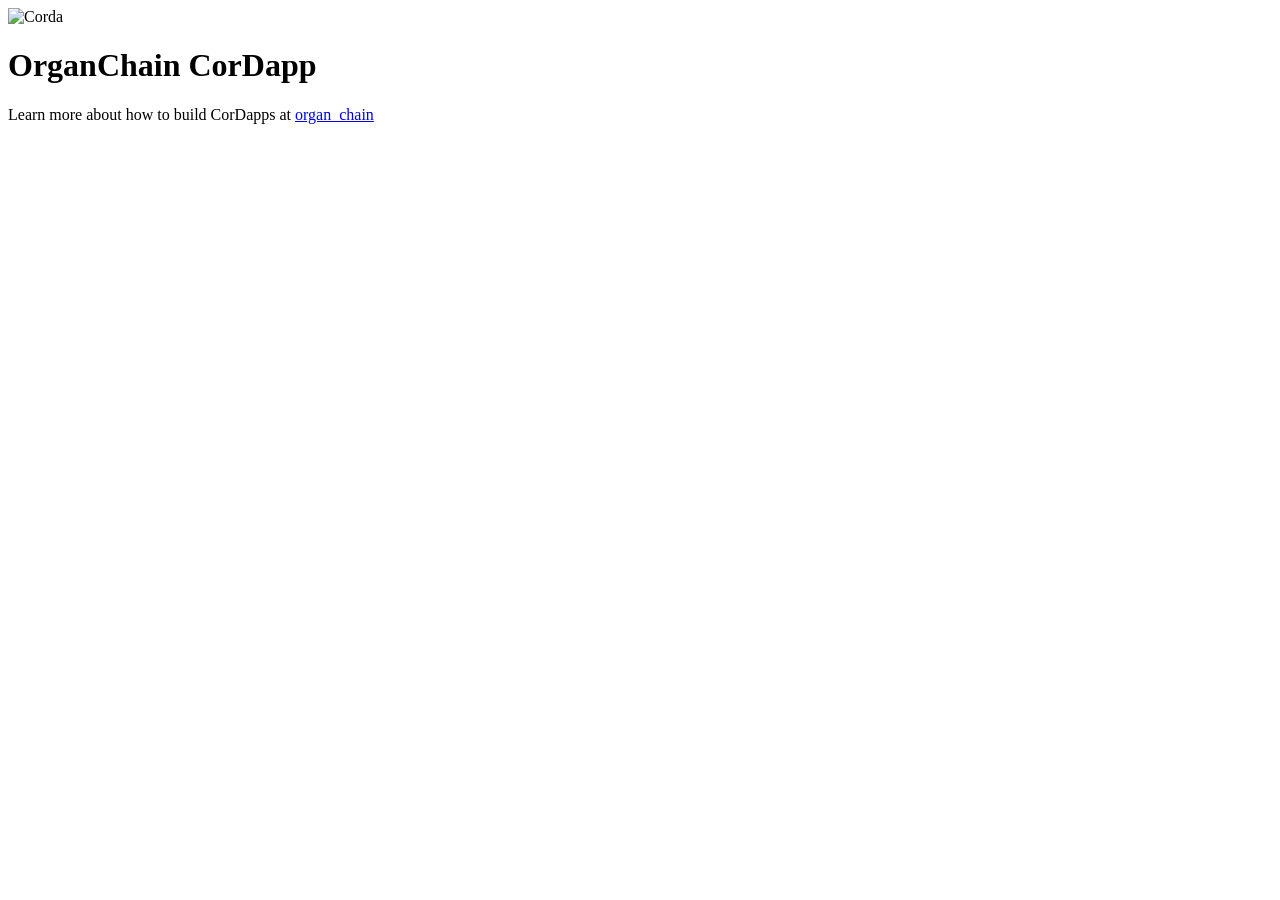
==== clients/src/main/resources/static/index.html @ 6671e278 "Align remaining template metadata with OrganChain" ====
<!DOCTYPE html>
<html>
<head>
    <meta charset="UTF-8">
    <title>OrganChain front-end</title>
</head>
<body>
    <div>
        <img src="https://www.corda.net/wp-content/uploads/2016/11/fg005_corda_b.png" alt="Corda" width="500">
        <h1>OrganChain CorDapp</h1>
        <p>Learn more about how to build CorDapps at <a href="http://www.github.com/corda/samples-kotlin">organ_chain</a></p>
    </div>
</body>
</html>
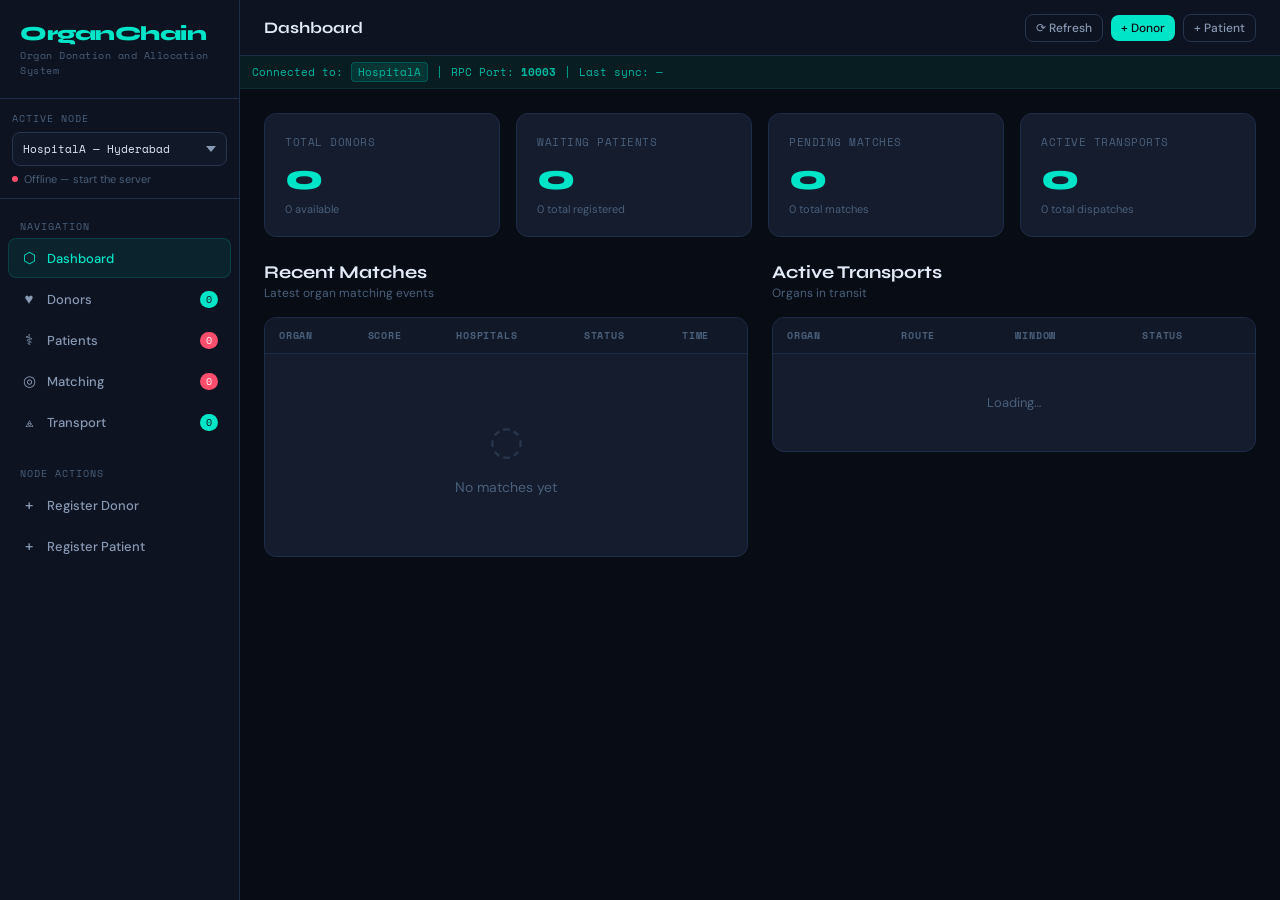
==== commit a5282141: "Frontend build" ====
--- a/clients/src/main/resources/static/index.html
+++ b/clients/src/main/resources/static/index.html
@@ -1,14 +1,1608 @@
 <!DOCTYPE html>
-<html>
+<html lang="en">
 <head>
-    <meta charset="UTF-8">
-    <title>OrganChain front-end</title>
+    <meta charset="UTF-8"/>
+    <meta name="viewport" content="width=device-width, initial-scale=1.0"/>
+    <title>ODaT — Organ Chain</title>
+    <link href="https://fonts.googleapis.com/css2?family=Space+Mono:wght@400;700&family=DM+Sans:wght@300;400;500;600&family=Syne:wght@700;800&display=swap" rel="stylesheet"/>
+    <style>
+        :root {
+          --bg:       #080c14;
+          --bg2:      #0d1320;
+          --bg3:      #111827;
+          --panel:    #141c2e;
+          --border:   #1e2d47;
+          --border2:  #263550;
+          --cyan:     #00e5c8;
+          --cyan2:    #00b8a0;
+          --cyan-dim: rgba(0,229,200,0.08);
+          --cyan-glow:rgba(0,229,200,0.25);
+          --red:      #ff4d6d;
+          --amber:    #f59e0b;
+          --green:    #10b981;
+          --blue:     #3b82f6;
+          --purple:   #8b5cf6;
+          --text:     #e2eaf8;
+          --text2:    #8899b4;
+          --text3:    #4a5f7a;
+          --mono:     'Space Mono', monospace;
+          --sans:     'DM Sans', sans-serif;
+          --display:  'Syne', sans-serif;
+          --radius:   8px;
+          --radius2:  12px;
+        }
+
+        *,*::before,*::after { box-sizing:border-box; margin:0; padding:0 }
+
+        html,body { height:100%; overflow:hidden }
+
+        body {
+          font-family: var(--sans);
+          background: var(--bg);
+          color: var(--text);
+          display: flex;
+          font-size: 14px;
+        }
+
+        /* ── Scrollbar ── */
+        ::-webkit-scrollbar { width:4px; height:4px }
+        ::-webkit-scrollbar-track { background:var(--bg2) }
+        ::-webkit-scrollbar-thumb { background:var(--border2); border-radius:2px }
+
+        /* ── Sidebar ── */
+        #sidebar {
+          width: 240px;
+          min-width: 240px;
+          height: 100vh;
+          background: var(--bg2);
+          border-right: 1px solid var(--border);
+          display: flex;
+          flex-direction: column;
+          overflow: hidden;
+          position: relative;
+          z-index: 10;
+        }
+
+        .sidebar-logo {
+          padding: 24px 20px 20px;
+          border-bottom: 1px solid var(--border);
+        }
+        .sidebar-logo .brand {
+          font-family: var(--display);
+          font-size: 20px;
+          font-weight: 800;
+          color: var(--cyan);
+          letter-spacing: -0.5px;
+          line-height: 1;
+        }
+        .sidebar-logo .tagline {
+          font-size: 10px;
+          color: var(--text3);
+          font-family: var(--mono);
+          margin-top: 4px;
+          letter-spacing: 0.5px;
+        }
+
+        /* Node switcher */
+        .node-switcher {
+          padding: 12px;
+          border-bottom: 1px solid var(--border);
+        }
+        .node-switcher label {
+          font-size: 10px;
+          color: var(--text3);
+          font-family: var(--mono);
+          letter-spacing: 1px;
+          text-transform: uppercase;
+          display: block;
+          margin-bottom: 6px;
+        }
+        .node-select {
+          width: 100%;
+          background: var(--bg3);
+          border: 1px solid var(--border2);
+          color: var(--text);
+          padding: 8px 10px;
+          border-radius: var(--radius);
+          font-family: var(--mono);
+          font-size: 11px;
+          cursor: pointer;
+          outline: none;
+          appearance: none;
+          background-image: url("data:image/svg+xml,%3Csvg xmlns='http://www.w3.org/2000/svg' width='10' height='6'%3E%3Cpath d='M0 0l5 6 5-6z' fill='%238899b4'/%3E%3C/svg%3E");
+          background-repeat: no-repeat;
+          background-position: right 10px center;
+        }
+        .node-status {
+          display: flex;
+          align-items: center;
+          gap: 6px;
+          margin-top: 6px;
+          font-size: 11px;
+          color: var(--text3);
+        }
+        .node-dot {
+          width: 6px; height: 6px;
+          border-radius: 50%;
+          background: var(--text3);
+          flex-shrink: 0;
+          transition: background 0.3s;
+        }
+        .node-dot.online { background: var(--green); box-shadow: 0 0 6px var(--green) }
+        .node-dot.offline { background: var(--red) }
+
+        /* Nav */
+        .nav { padding: 12px 8px; flex: 1; overflow-y: auto }
+        .nav-section-label {
+          font-size: 10px;
+          color: var(--text3);
+          font-family: var(--mono);
+          letter-spacing: 1px;
+          text-transform: uppercase;
+          padding: 8px 12px 4px;
+        }
+        .nav-item {
+          display: flex;
+          align-items: center;
+          gap: 10px;
+          padding: 9px 12px;
+          border-radius: var(--radius);
+          cursor: pointer;
+          color: var(--text2);
+          font-size: 13px;
+          font-weight: 500;
+          transition: all 0.15s;
+          margin-bottom: 1px;
+          border: 1px solid transparent;
+        }
+        .nav-item:hover { background: var(--cyan-dim); color: var(--text) }
+        .nav-item.active {
+          background: var(--cyan-dim);
+          color: var(--cyan);
+          border-color: rgba(0,229,200,0.15);
+        }
+        .nav-item .nav-icon { width: 16px; font-size: 15px; flex-shrink: 0; text-align: center }
+        .nav-badge {
+          margin-left: auto;
+          background: var(--red);
+          color: #fff;
+          font-size: 10px;
+          font-family: var(--mono);
+          padding: 1px 5px;
+          border-radius: 10px;
+          min-width: 18px;
+          text-align: center;
+        }
+        .nav-badge.cyan { background: var(--cyan); color: var(--bg) }
+
+        /* ── Main ── */
+        #main {
+          flex: 1;
+          display: flex;
+          flex-direction: column;
+          overflow: hidden;
+          height: 100vh;
+        }
+
+        /* Topbar */
+        #topbar {
+          height: 56px;
+          background: var(--bg2);
+          border-bottom: 1px solid var(--border);
+          display: flex;
+          align-items: center;
+          padding: 0 24px;
+          gap: 16px;
+          flex-shrink: 0;
+        }
+        .topbar-title {
+          font-family: var(--display);
+          font-size: 16px;
+          font-weight: 700;
+          color: var(--text);
+          flex: 1;
+        }
+        .topbar-actions { display: flex; gap: 8px; align-items: center }
+
+        /* Content */
+        #content {
+          flex: 1;
+          overflow-y: auto;
+          padding: 24px;
+        }
+
+        /* ── Views (sections) ── */
+        .view { display: none }
+        .view.active { display: block }
+
+        /* ── Dashboard stats ── */
+        .stats-grid {
+          display: grid;
+          grid-template-columns: repeat(4,1fr);
+          gap: 16px;
+          margin-bottom: 24px;
+        }
+        .stat-card {
+          background: var(--panel);
+          border: 1px solid var(--border);
+          border-radius: var(--radius2);
+          padding: 20px;
+          position: relative;
+          overflow: hidden;
+          transition: border-color 0.2s;
+        }
+        .stat-card:hover { border-color: var(--border2) }
+        .stat-card::before {
+          content: '';
+          position: absolute;
+          top: 0; left: 0; right: 0;
+          height: 2px;
+          background: var(--cyan);
+          opacity: 0;
+          transition: opacity 0.2s;
+        }
+        .stat-card:hover::before { opacity: 1 }
+        .stat-label {
+          font-size: 11px;
+          color: var(--text3);
+          font-family: var(--mono);
+          letter-spacing: 0.5px;
+          text-transform: uppercase;
+          margin-bottom: 10px;
+        }
+        .stat-value {
+          font-family: var(--display);
+          font-size: 36px;
+          font-weight: 800;
+          color: var(--cyan);
+          line-height: 1;
+        }
+        .stat-sub {
+          font-size: 11px;
+          color: var(--text3);
+          margin-top: 6px;
+        }
+
+        /* ── Section header ── */
+        .section-header {
+          display: flex;
+          align-items: center;
+          justify-content: space-between;
+          margin-bottom: 16px;
+        }
+        .section-title {
+          font-family: var(--display);
+          font-size: 18px;
+          font-weight: 700;
+          color: var(--text);
+        }
+        .section-subtitle { font-size: 12px; color: var(--text3); margin-top: 2px }
+
+        /* ── Buttons ── */
+        .btn {
+          display: inline-flex;
+          align-items: center;
+          gap: 6px;
+          padding: 8px 16px;
+          border-radius: var(--radius);
+          font-family: var(--sans);
+          font-size: 13px;
+          font-weight: 500;
+          cursor: pointer;
+          border: none;
+          transition: all 0.15s;
+          text-decoration: none;
+          white-space: nowrap;
+        }
+        .btn-primary {
+          background: var(--cyan);
+          color: var(--bg);
+        }
+        .btn-primary:hover { background: var(--cyan2); transform: translateY(-1px) }
+        .btn-ghost {
+          background: transparent;
+          color: var(--text2);
+          border: 1px solid var(--border2);
+        }
+        .btn-ghost:hover { background: var(--bg3); color: var(--text) }
+        .btn-danger {
+          background: rgba(255,77,109,0.12);
+          color: var(--red);
+          border: 1px solid rgba(255,77,109,0.25);
+        }
+        .btn-danger:hover { background: rgba(255,77,109,0.2) }
+        .btn-success {
+          background: rgba(16,185,129,0.12);
+          color: var(--green);
+          border: 1px solid rgba(16,185,129,0.25);
+        }
+        .btn-success:hover { background: rgba(16,185,129,0.2) }
+        .btn-sm { padding: 5px 10px; font-size: 12px }
+        .btn:disabled { opacity: 0.4; cursor: not-allowed; transform: none }
+
+        /* ── Table ── */
+        .table-wrap {
+          background: var(--panel);
+          border: 1px solid var(--border);
+          border-radius: var(--radius2);
+          overflow: hidden;
+        }
+        .table-scroll { overflow-x: auto }
+        table {
+          width: 100%;
+          border-collapse: collapse;
+        }
+        thead th {
+          background: var(--bg3);
+          padding: 10px 14px;
+          text-align: left;
+          font-size: 10px;
+          font-family: var(--mono);
+          color: var(--text3);
+          letter-spacing: 0.8px;
+          text-transform: uppercase;
+          border-bottom: 1px solid var(--border);
+          white-space: nowrap;
+        }
+        tbody tr {
+          border-bottom: 1px solid var(--border);
+          transition: background 0.1s;
+        }
+        tbody tr:last-child { border-bottom: none }
+        tbody tr:hover { background: rgba(255,255,255,0.02) }
+        tbody td {
+          padding: 11px 14px;
+          font-size: 13px;
+          color: var(--text);
+          vertical-align: middle;
+        }
+        .td-mono {
+          font-family: var(--mono);
+          font-size: 11px;
+          color: var(--text2);
+        }
+        .td-id {
+          font-family: var(--mono);
+          font-size: 11px;
+          color: var(--cyan2);
+          max-width: 120px;
+          overflow: hidden;
+          text-overflow: ellipsis;
+          white-space: nowrap;
+        }
+        .empty-state {
+          padding: 60px 24px;
+          text-align: center;
+          color: var(--text3);
+        }
+        .empty-icon { font-size: 40px; margin-bottom: 12px; opacity: 0.4 }
+        .empty-text { font-size: 14px }
+
+        /* ── Status badges ── */
+        .badge {
+          display: inline-flex;
+          align-items: center;
+          gap: 5px;
+          padding: 3px 8px;
+          border-radius: 20px;
+          font-size: 11px;
+          font-family: var(--mono);
+          font-weight: 700;
+          letter-spacing: 0.3px;
+          white-space: nowrap;
+        }
+        .badge::before {
+          content: '';
+          width: 5px; height: 5px;
+          border-radius: 50%;
+          flex-shrink: 0;
+        }
+        .badge-available  { background: rgba(0,229,200,0.1);  color: var(--cyan);  border: 1px solid rgba(0,229,200,0.2) }
+        .badge-available::before { background: var(--cyan) }
+        .badge-assigned   { background: rgba(245,158,11,0.1); color: var(--amber); border: 1px solid rgba(245,158,11,0.2) }
+        .badge-assigned::before { background: var(--amber) }
+        .badge-expired    { background: rgba(255,77,109,0.1); color: var(--red);   border: 1px solid rgba(255,77,109,0.2) }
+        .badge-expired::before { background: var(--red) }
+        .badge-waiting    { background: rgba(59,130,246,0.1); color: var(--blue);  border: 1px solid rgba(59,130,246,0.2) }
+        .badge-waiting::before { background: var(--blue) }
+        .badge-matched    { background: rgba(0,229,200,0.1);  color: var(--cyan);  border: 1px solid rgba(0,229,200,0.2) }
+        .badge-matched::before { background: var(--cyan) }
+        .badge-transplanted{background:rgba(16,185,129,0.1);  color: var(--green); border:1px solid rgba(16,185,129,0.2) }
+        .badge-transplanted::before { background: var(--green) }
+        .badge-pending    { background: rgba(245,158,11,0.1); color: var(--amber); border: 1px solid rgba(245,158,11,0.2) }
+        .badge-pending::before { background: var(--amber); animation: pulse 1.5s infinite }
+        .badge-confirmed  { background: rgba(16,185,129,0.1); color: var(--green); border: 1px solid rgba(16,185,129,0.2) }
+        .badge-confirmed::before { background: var(--green) }
+        .badge-rejected   { background: rgba(255,77,109,0.1); color: var(--red);   border: 1px solid rgba(255,77,109,0.2) }
+        .badge-rejected::before { background: var(--red) }
+        .badge-dispatched { background: rgba(139,92,246,0.1); color: var(--purple);border: 1px solid rgba(139,92,246,0.2) }
+        .badge-dispatched::before { background: var(--purple) }
+        .badge-delivered  { background: rgba(16,185,129,0.1); color: var(--green); border: 1px solid rgba(16,185,129,0.2) }
+        .badge-delivered::before { background: var(--green) }
+
+        @keyframes pulse { 0%,100%{opacity:1} 50%{opacity:0.3} }
+
+        /* ── Modal ── */
+        .modal-overlay {
+          display: none;
+          position: fixed;
+          inset: 0;
+          background: rgba(8,12,20,0.88);
+          z-index: 1000;
+          align-items: center;
+          justify-content: center;
+          padding: 20px;
+          backdrop-filter: blur(4px);
+        }
+        .modal-overlay.open { display: flex }
+        .modal {
+          background: var(--panel);
+          border: 1px solid var(--border2);
+          border-radius: 16px;
+          width: 100%;
+          max-width: 560px;
+          max-height: 90vh;
+          overflow-y: auto;
+          box-shadow: 0 24px 80px rgba(0,0,0,0.6);
+          animation: modalIn 0.2s ease;
+        }
+        @keyframes modalIn {
+          from { opacity:0; transform: scale(0.95) translateY(10px) }
+          to   { opacity:1; transform: scale(1) translateY(0) }
+        }
+        .modal-header {
+          padding: 20px 24px 16px;
+          border-bottom: 1px solid var(--border);
+          display: flex;
+          align-items: center;
+          justify-content: space-between;
+        }
+        .modal-title {
+          font-family: var(--display);
+          font-size: 16px;
+          font-weight: 700;
+          color: var(--text);
+        }
+        .modal-close {
+          width: 28px; height: 28px;
+          border-radius: 6px;
+          border: none;
+          background: var(--bg3);
+          color: var(--text2);
+          cursor: pointer;
+          font-size: 16px;
+          display: flex; align-items: center; justify-content: center;
+          transition: all 0.15s;
+        }
+        .modal-close:hover { background: var(--border2); color: var(--text) }
+        .modal-body { padding: 20px 24px }
+        .modal-footer {
+          padding: 16px 24px;
+          border-top: 1px solid var(--border);
+          display: flex;
+          gap: 8px;
+          justify-content: flex-end;
+        }
+
+        /* Form */
+        .form-grid { display: grid; grid-template-columns: 1fr 1fr; gap: 12px }
+        .form-grid.cols-1 { grid-template-columns: 1fr }
+        .form-group { display: flex; flex-direction: column; gap: 5px }
+        .form-group.span2 { grid-column: span 2 }
+        .form-label {
+          font-size: 11px;
+          font-family: var(--mono);
+          color: var(--text3);
+          letter-spacing: 0.5px;
+          text-transform: uppercase;
+        }
+        .form-input, .form-select, .form-textarea {
+          background: var(--bg3);
+          border: 1px solid var(--border2);
+          color: var(--text);
+          padding: 9px 12px;
+          border-radius: var(--radius);
+          font-family: var(--sans);
+          font-size: 13px;
+          outline: none;
+          transition: border-color 0.15s;
+          width: 100%;
+        }
+        .form-input:focus, .form-select:focus, .form-textarea:focus {
+          border-color: var(--cyan);
+          box-shadow: 0 0 0 2px var(--cyan-dim);
+        }
+        .form-select { appearance: none; cursor: pointer }
+        .form-textarea { resize: vertical; min-height: 72px }
+        .form-toggle {
+          display: flex;
+          align-items: center;
+          gap: 10px;
+          cursor: pointer;
+        }
+        .toggle-track {
+          width: 36px; height: 20px;
+          background: var(--bg3);
+          border: 1px solid var(--border2);
+          border-radius: 10px;
+          position: relative;
+          transition: all 0.2s;
+          flex-shrink: 0;
+        }
+        .toggle-thumb {
+          position: absolute;
+          top: 2px; left: 2px;
+          width: 14px; height: 14px;
+          border-radius: 50%;
+          background: var(--text3);
+          transition: all 0.2s;
+        }
+        input[type=checkbox]:checked + .toggle-track {
+          background: rgba(0,229,200,0.15);
+          border-color: var(--cyan);
+        }
+        input[type=checkbox]:checked + .toggle-track .toggle-thumb {
+          transform: translateX(16px);
+          background: var(--cyan);
+        }
+        input[type=checkbox] { display: none }
+        .toggle-label { font-size: 13px; color: var(--text2) }
+
+        /* ── Toasts ── */
+        #toast-container {
+          position: fixed;
+          bottom: 24px; right: 24px;
+          display: flex;
+          flex-direction: column;
+          gap: 8px;
+          z-index: 2000;
+          max-width: 340px;
+        }
+        .toast {
+          background: var(--panel);
+          border: 1px solid var(--border2);
+          border-radius: var(--radius2);
+          padding: 12px 16px;
+          display: flex;
+          gap: 10px;
+          align-items: flex-start;
+          box-shadow: 0 8px 32px rgba(0,0,0,0.4);
+          animation: toastIn 0.25s ease;
+          border-left: 3px solid var(--cyan);
+        }
+        .toast.error { border-left-color: var(--red) }
+        .toast.success { border-left-color: var(--green) }
+        .toast-icon { font-size: 16px; flex-shrink: 0; margin-top: 1px }
+        .toast-msg { font-size: 13px; color: var(--text); line-height: 1.4 }
+        @keyframes toastIn {
+          from { opacity:0; transform: translateX(20px) }
+          to   { opacity:1; transform: translateX(0) }
+        }
+
+        /* ── Refresh button spin ── */
+        .spin { animation: spin 1s linear infinite }
+        @keyframes spin { to { transform: rotate(360deg) } }
+
+        /* Loading overlay inside table */
+        .loading-row td {
+          text-align: center;
+          padding: 40px;
+          color: var(--text3);
+          font-size: 13px;
+        }
+
+        /* Score bar */
+        .score-bar {
+          display: flex;
+          align-items: center;
+          gap: 8px;
+        }
+        .score-track {
+          flex: 1;
+          height: 4px;
+          background: var(--bg3);
+          border-radius: 2px;
+          overflow: hidden;
+        }
+        .score-fill {
+          height: 100%;
+          background: var(--cyan);
+          border-radius: 2px;
+          transition: width 0.4s ease;
+        }
+        .score-num {
+          font-family: var(--mono);
+          font-size: 11px;
+          color: var(--cyan);
+          min-width: 36px;
+          text-align: right;
+        }
+
+        /* Viability timer */
+        .viability { font-family: var(--mono); font-size: 12px }
+        .viability.urgent { color: var(--red) }
+        .viability.warning { color: var(--amber) }
+        .viability.ok { color: var(--green) }
+
+        /* ── Dashboard activity feed ── */
+        .activity-feed {
+          background: var(--panel);
+          border: 1px solid var(--border);
+          border-radius: var(--radius2);
+          overflow: hidden;
+        }
+        .activity-item {
+          display: flex;
+          gap: 12px;
+          padding: 12px 16px;
+          border-bottom: 1px solid var(--border);
+          align-items: flex-start;
+        }
+        .activity-item:last-child { border-bottom: none }
+        .activity-dot {
+          width: 8px; height: 8px;
+          border-radius: 50%;
+          margin-top: 4px;
+          flex-shrink: 0;
+        }
+        .activity-body { flex: 1 }
+        .activity-text { font-size: 13px; color: var(--text); line-height: 1.4 }
+        .activity-time { font-size: 11px; color: var(--text3); font-family: var(--mono); margin-top: 2px }
+
+        /* ── Two-col layout ── */
+        .two-col { display: grid; grid-template-columns: 1fr 1fr; gap: 24px }
+        .three-col { display: grid; grid-template-columns: 1fr 1fr 1fr; gap: 16px }
+
+        /* Reject modal textarea */
+        .reject-hint { font-size: 11px; color: var(--text3); margin-top: 4px }
+
+        /* Node info strip */
+        .node-info-strip {
+          display: flex;
+          align-items: center;
+          gap: 8px;
+          padding: 6px 12px;
+          background: var(--cyan-dim);
+          border-bottom: 1px solid rgba(0,229,200,0.1);
+          font-size: 11px;
+          color: var(--cyan2);
+          font-family: var(--mono);
+        }
+        .node-info-strip .node-chip {
+          background: rgba(0,229,200,0.12);
+          border: 1px solid rgba(0,229,200,0.2);
+          border-radius: 4px;
+          padding: 1px 6px;
+        }
+    </style>
 </head>
 <body>
-    <div>
-        <img src="https://www.corda.net/wp-content/uploads/2016/11/fg005_corda_b.png" alt="Corda" width="500">
-        <h1>OrganChain CorDapp</h1>
-        <p>Learn more about how to build CorDapps at <a href="http://www.github.com/corda/samples-kotlin">organ_chain</a></p>
+
+<!-- ── SIDEBAR ── -->
+<nav id="sidebar">
+    <div class="sidebar-logo">
+        <div class="brand">OrganChain</div>
+        <div class="tagline">Organ Donation and Allocation System</div>
     </div>
+
+    <div class="node-switcher">
+        <label>ACTIVE NODE</label>
+        <select class="node-select" id="nodeSelect" onchange="switchNode()">
+            <option value="10003:hospitalA:HospA@2024:HospitalA">HospitalA — Hyderabad</option>
+            <option value="10005:hospitalB:HospB@2024:HospitalB">HospitalB — Mumbai</option>
+            <option value="10007:admin:Admin@2024:AdminNode">AdminNode — Chennai</option>
+            <option value="10009:govt:Govt@2024:Government">Government — New Delhi</option>
+            <option value="10011:transporter:Trans@2024:Transporter">Transporter — Chennai</option>
+        </select>
+        <div class="node-status">
+            <div class="node-dot" id="nodeDot"></div>
+            <span id="nodeStatusText">Checking connection…</span>
+        </div>
+    </div>
+
+    <div class="nav">
+        <div class="nav-section-label">Navigation</div>
+        <div class="nav-item active" data-view="dashboard" onclick="navigate(this)">
+            <span class="nav-icon">⬡</span> Dashboard
+        </div>
+        <div class="nav-item" data-view="donors" onclick="navigate(this)">
+            <span class="nav-icon">♥</span> Donors
+            <span class="nav-badge cyan" id="badge-donors">0</span>
+        </div>
+        <div class="nav-item" data-view="recipients" onclick="navigate(this)">
+            <span class="nav-icon">⚕</span> Patients
+            <span class="nav-badge" id="badge-recipients">0</span>
+        </div>
+        <div class="nav-item" data-view="matching" onclick="navigate(this)">
+            <span class="nav-icon">◎</span> Matching
+            <span class="nav-badge" id="badge-matches">0</span>
+        </div>
+        <div class="nav-item" data-view="transport" onclick="navigate(this)">
+            <span class="nav-icon">⟁</span> Transport
+            <span class="nav-badge cyan" id="badge-transport">0</span>
+        </div>
+
+        <div class="nav-section-label" style="margin-top:16px">Node Actions</div>
+        <div class="nav-item" onclick="openModal('donorModal')">
+            <span class="nav-icon">+</span> Register Donor
+        </div>
+        <div class="nav-item" onclick="openModal('recipientModal')">
+            <span class="nav-icon">+</span> Register Patient
+        </div>
+    </div>
+</nav>
+
+<!-- ── MAIN ── -->
+<div id="main">
+    <div id="topbar">
+        <span class="topbar-title" id="topbarTitle">Dashboard</span>
+        <div class="topbar-actions">
+            <button class="btn btn-ghost btn-sm" onclick="refreshAll()" id="refreshBtn">⟳ Refresh</button>
+            <button class="btn btn-primary btn-sm" onclick="openModal('donorModal')">+ Donor</button>
+            <button class="btn btn-ghost btn-sm" onclick="openModal('recipientModal')">+ Patient</button>
+        </div>
+    </div>
+
+    <!-- Node info strip -->
+    <div class="node-info-strip" id="nodeStrip">
+        <span>Connected to:</span>
+        <span class="node-chip" id="nodeChipLabel">—</span>
+        <span>|</span>
+        <span>RPC Port: <strong id="nodeChipPort">—</strong></span>
+        <span>|</span>
+        <span id="nodeChipTime">—</span>
+    </div>
+
+    <div id="content">
+
+        <!-- ── DASHBOARD ── -->
+        <div class="view active" id="view-dashboard">
+            <div class="stats-grid">
+                <div class="stat-card">
+                    <div class="stat-label">Total Donors</div>
+                    <div class="stat-value" id="stat-donors">—</div>
+                    <div class="stat-sub" id="stat-donors-sub">loading…</div>
+                </div>
+                <div class="stat-card">
+                    <div class="stat-label">Waiting Patients</div>
+                    <div class="stat-value" id="stat-waiting">—</div>
+                    <div class="stat-sub" id="stat-waiting-sub">loading…</div>
+                </div>
+                <div class="stat-card">
+                    <div class="stat-label">Pending Matches</div>
+                    <div class="stat-value" id="stat-pending">—</div>
+                    <div class="stat-sub" id="stat-pending-sub">loading…</div>
+                </div>
+                <div class="stat-card">
+                    <div class="stat-label">Active Transports</div>
+                    <div class="stat-value" id="stat-transport">—</div>
+                    <div class="stat-sub" id="stat-transport-sub">loading…</div>
+                </div>
+            </div>
+
+            <div class="two-col">
+                <div>
+                    <div class="section-header">
+                        <div>
+                            <div class="section-title">Recent Matches</div>
+                            <div class="section-subtitle">Latest organ matching events</div>
+                        </div>
+                    </div>
+                    <div class="table-wrap">
+                        <div class="table-scroll">
+                            <table>
+                                <thead><tr>
+                                    <th>Organ</th><th>Score</th><th>Hospitals</th><th>Status</th><th>Time</th>
+                                </tr></thead>
+                                <tbody id="dash-matches-body">
+                                <tr class="loading-row"><td colspan="5">Loading…</td></tr>
+                                </tbody>
+                            </table>
+                        </div>
+                    </div>
+                </div>
+
+                <div>
+                    <div class="section-header">
+                        <div>
+                            <div class="section-title">Active Transports</div>
+                            <div class="section-subtitle">Organs in transit</div>
+                        </div>
+                    </div>
+                    <div class="table-wrap">
+                        <div class="table-scroll">
+                            <table>
+                                <thead><tr>
+                                    <th>Organ</th><th>Route</th><th>Window</th><th>Status</th>
+                                </tr></thead>
+                                <tbody id="dash-transport-body">
+                                <tr class="loading-row"><td colspan="4">Loading…</td></tr>
+                                </tbody>
+                            </table>
+                        </div>
+                    </div>
+                </div>
+            </div>
+        </div>
+
+        <!-- ── DONORS ── -->
+        <div class="view" id="view-donors">
+            <div class="section-header">
+                <div>
+                    <div class="section-title">Organ Donors</div>
+                    <div class="section-subtitle">All donor registrations visible to this node</div>
+                </div>
+                <div style="display:flex;gap:8px">
+                    <button class="btn btn-primary" onclick="openModal('donorModal')">+ Register Donor</button>
+                </div>
+            </div>
+            <div class="table-wrap">
+                <div class="table-scroll">
+                    <table>
+                        <thead><tr>
+                            <th>ID</th><th>Blood Type</th><th>Organ</th><th>Age</th>
+                            <th>Location</th><th>Deceased</th><th>Status</th><th>Registered By</th><th>Actions</th>
+                        </tr></thead>
+                        <tbody id="donors-body">
+                        <tr class="loading-row"><td colspan="9">Loading donors…</td></tr>
+                        </tbody>
+                    </table>
+                </div>
+            </div>
+        </div>
+
+        <!-- ── RECIPIENTS ── -->
+        <div class="view" id="view-recipients">
+            <div class="section-header">
+                <div>
+                    <div class="section-title">Patient Waitlist</div>
+                    <div class="section-subtitle">All recipient registrations visible to this node</div>
+                </div>
+                <button class="btn btn-primary" onclick="openModal('recipientModal')">+ Register Patient</button>
+            </div>
+            <div class="table-wrap">
+                <div class="table-scroll">
+                    <table>
+                        <thead><tr>
+                            <th>ID</th><th>Blood Type</th><th>Organ Needed</th><th>Age</th>
+                            <th>Urgency</th><th>Serial #</th><th>Paired</th><th>Location</th><th>Status</th><th>Actions</th>
+                        </tr></thead>
+                        <tbody id="recipients-body">
+                        <tr class="loading-row"><td colspan="10">Loading patients…</td></tr>
+                        </tbody>
+                    </table>
+                </div>
+            </div>
+        </div>
+
+        <!-- ── MATCHING ── -->
+        <div class="view" id="view-matching">
+            <div class="section-header">
+                <div>
+                    <div class="section-title">Organ Matching</div>
+                    <div class="section-subtitle">Algorithm 1 — weighted multi-criteria donor-recipient matching</div>
+                </div>
+            </div>
+            <div class="table-wrap">
+                <div class="table-scroll">
+                    <table>
+                        <thead><tr>
+                            <th>Match ID</th><th>Organ</th><th>Score</th><th>Cross-Match</th>
+                            <th>Donor Hospital</th><th>Recipient Hospital</th><th>Status</th><th>Matched At</th><th>Actions</th>
+                        </tr></thead>
+                        <tbody id="matches-body">
+                        <tr class="loading-row"><td colspan="9">Loading matches…</td></tr>
+                        </tbody>
+                    </table>
+                </div>
+            </div>
+        </div>
+
+        <!-- ── TRANSPORT ── -->
+        <div class="view" id="view-transport">
+            <div class="section-header">
+                <div>
+                    <div class="section-title">Organ Transport</div>
+                    <div class="section-subtitle">Post-confirmation organ logistics</div>
+                </div>
+            </div>
+            <div class="table-wrap">
+                <div class="table-scroll">
+                    <table>
+                        <thead><tr>
+                            <th>ID</th><th>Organ</th><th>Origin</th><th>Destination</th>
+                            <th>Transporter</th><th>Viability Window</th><th>Status</th><th>Dispatched</th><th>Actions</th>
+                        </tr></thead>
+                        <tbody id="transport-body">
+                        <tr class="loading-row"><td colspan="9">Loading transport records…</td></tr>
+                        </tbody>
+                    </table>
+                </div>
+            </div>
+        </div>
+
+    </div><!-- /content -->
+</div><!-- /main -->
+
+<!-- ── MODALS ── -->
+
+<!-- Register Donor -->
+<div class="modal-overlay" id="donorModal">
+    <div class="modal">
+        <div class="modal-header">
+            <span class="modal-title">Register Organ Donor</span>
+            <button class="modal-close" onclick="closeModal('donorModal')">✕</button>
+        </div>
+        <div class="modal-body">
+            <div class="form-grid">
+                <div class="form-group span2">
+                    <label class="form-label">Full Name (will be AES-256 encrypted)</label>
+                    <input class="form-input" id="d-name" placeholder="John Doe"/>
+                </div>
+                <div class="form-group span2">
+                    <label class="form-label">Contact (email / phone)</label>
+                    <input class="form-input" id="d-contact" placeholder="john@example.com | +91-9999999999"/>
+                </div>
+                <div class="form-group">
+                    <label class="form-label">Blood Type</label>
+                    <select class="form-select" id="d-blood">
+                        <option>O_POS</option><option>O_NEG</option>
+                        <option>A_POS</option><option>A_NEG</option>
+                        <option>B_POS</option><option>B_NEG</option>
+                        <option>AB_POS</option><option>AB_NEG</option>
+                    </select>
+                </div>
+                <div class="form-group">
+                    <label class="form-label">Organ Type</label>
+                    <select class="form-select" id="d-organ">
+                        <option>KIDNEY</option><option>LIVER</option><option>HEART</option>
+                        <option>LUNG</option><option>PANCREAS</option><option>CORNEA</option>
+                        <option>SMALL_INTESTINE</option>
+                    </select>
+                </div>
+                <div class="form-group">
+                    <label class="form-label">Age (years)</label>
+                    <input class="form-input" id="d-age" type="number" min="1" max="120" value="35"/>
+                </div>
+                <div class="form-group">
+                    <label class="form-label">Location (city)</label>
+                    <input class="form-input" id="d-location" placeholder="Chennai"/>
+                </div>
+                <div class="form-group">
+                    <label class="form-label">Weight (kg)</label>
+                    <input class="form-input" id="d-weight" type="number" step="0.1" value="70"/>
+                </div>
+                <div class="form-group">
+                    <label class="form-label">Height (cm)</label>
+                    <input class="form-input" id="d-height" type="number" step="0.1" value="170"/>
+                </div>
+                <div class="form-group span2">
+                    <label class="form-toggle">
+                        <input type="checkbox" id="d-deceased"/>
+                        <div class="toggle-track"><div class="toggle-thumb"></div></div>
+                        <span class="toggle-label">Deceased donor (cadaveric) — enables location proximity scoring</span>
+                    </label>
+                </div>
+            </div>
+        </div>
+        <div class="modal-footer">
+            <button class="btn btn-ghost" onclick="closeModal('donorModal')">Cancel</button>
+            <button class="btn btn-primary" id="donorSubmitBtn" onclick="submitDonor()">Register Donor</button>
+        </div>
+    </div>
+</div>
+
+<!-- Register Recipient -->
+<div class="modal-overlay" id="recipientModal">
+    <div class="modal">
+        <div class="modal-header">
+            <span class="modal-title">Register Patient (Recipient)</span>
+            <button class="modal-close" onclick="closeModal('recipientModal')">✕</button>
+        </div>
+        <div class="modal-body">
+            <div class="form-grid">
+                <div class="form-group span2">
+                    <label class="form-label">Patient Name (will be AES-256 encrypted)</label>
+                    <input class="form-input" id="r-name" placeholder="Jane Smith"/>
+                </div>
+                <div class="form-group span2">
+                    <label class="form-label">Contact</label>
+                    <input class="form-input" id="r-contact" placeholder="jane@hospital.com | +91-8888888888"/>
+                </div>
+                <div class="form-group">
+                    <label class="form-label">Blood Type</label>
+                    <select class="form-select" id="r-blood">
+                        <option>O_POS</option><option>O_NEG</option>
+                        <option>A_POS</option><option>A_NEG</option>
+                        <option>B_POS</option><option>B_NEG</option>
+                        <option>AB_POS</option><option>AB_NEG</option>
+                    </select>
+                </div>
+                <div class="form-group">
+                    <label class="form-label">Organ Needed</label>
+                    <select class="form-select" id="r-organ">
+                        <option>KIDNEY</option><option>LIVER</option><option>HEART</option>
+                        <option>LUNG</option><option>PANCREAS</option><option>CORNEA</option>
+                        <option>SMALL_INTESTINE</option>
+                    </select>
+                </div>
+                <div class="form-group">
+                    <label class="form-label">Age (years)</label>
+                    <input class="form-input" id="r-age" type="number" min="1" value="32"/>
+                </div>
+                <div class="form-group">
+                    <label class="form-label">Location (city)</label>
+                    <input class="form-input" id="r-location" placeholder="Chennai"/>
+                </div>
+                <div class="form-group">
+                    <label class="form-label">Weight (kg)</label>
+                    <input class="form-input" id="r-weight" type="number" step="0.1" value="65"/>
+                </div>
+                <div class="form-group">
+                    <label class="form-label">Height (cm)</label>
+                    <input class="form-input" id="r-height" type="number" step="0.1" value="165"/>
+                </div>
+                <div class="form-group">
+                    <label class="form-label">Condition Score (1–10 urgency)</label>
+                    <input class="form-input" id="r-score" type="number" min="1" max="10" value="5"/>
+                </div>
+                <div class="form-group">
+                    <label class="form-label">Waitlist Serial #</label>
+                    <input class="form-input" id="r-serial" type="number" min="1" value="1"/>
+                </div>
+                <div class="form-group span2">
+                    <label class="form-toggle">
+                        <input type="checkbox" id="r-paired"/>
+                        <div class="toggle-track"><div class="toggle-thumb"></div></div>
+                        <span class="toggle-label">Has paired (incompatible) donor — enables KPE +20 pt bonus</span>
+                    </label>
+                </div>
+            </div>
+        </div>
+        <div class="modal-footer">
+            <button class="btn btn-ghost" onclick="closeModal('recipientModal')">Cancel</button>
+            <button class="btn btn-primary" id="recipientSubmitBtn" onclick="submitRecipient()">Register Patient</button>
+        </div>
+    </div>
+</div>
+
+<!-- Trigger Match Modal -->
+<div class="modal-overlay" id="matchModal">
+    <div class="modal">
+        <div class="modal-header">
+            <span class="modal-title">Trigger Organ Matching</span>
+            <button class="modal-close" onclick="closeModal('matchModal')">✕</button>
+        </div>
+        <div class="modal-body">
+            <p style="color:var(--text2);font-size:13px;margin-bottom:16px;line-height:1.6">
+                This will run <strong style="color:var(--cyan)">Algorithm 1</strong> against all WAITING recipients
+                for the selected donor's organ type. The best compatible recipient (by blood type, size,
+                age, urgency, and cross-match) will be matched.
+            </p>
+            <div class="form-group">
+                <label class="form-label">Select Donor</label>
+                <select class="form-select" id="match-donor-select">
+                    <option value="">— Select available donor —</option>
+                </select>
+            </div>
+        </div>
+        <div class="modal-footer">
+            <button class="btn btn-ghost" onclick="closeModal('matchModal')">Cancel</button>
+            <button class="btn btn-primary" id="matchSubmitBtn" onclick="submitMatch()">Run Matching Algorithm</button>
+        </div>
+    </div>
+</div>
+
+<!-- Reject Match Modal -->
+<div class="modal-overlay" id="rejectModal">
+    <div class="modal">
+        <div class="modal-header">
+            <span class="modal-title">Reject Match</span>
+            <button class="modal-close" onclick="closeModal('rejectModal')">✕</button>
+        </div>
+        <div class="modal-body">
+            <div class="form-group">
+                <label class="form-label">Rejection Reason (recorded on ledger)</label>
+                <textarea class="form-textarea" id="reject-reason" placeholder="e.g. Cross-match lab result was negative…"></textarea>
+                <div class="reject-hint">This reason will be permanently written to the Corda ledger.</div>
+            </div>
+            <input type="hidden" id="reject-match-id"/>
+        </div>
+        <div class="modal-footer">
+            <button class="btn btn-ghost" onclick="closeModal('rejectModal')">Cancel</button>
+            <button class="btn btn-danger" onclick="submitReject()">Reject Match</button>
+        </div>
+    </div>
+</div>
+
+<!-- Toast container -->
+<div id="toast-container"></div>
+
+<script>
+    // ─────────────────────────────────────────────
+    //  State
+    // ─────────────────────────────────────────────
+    let currentNode = { port: 10003, user: 'hospitalA', pass: 'HospA@2024', name: 'HospitalA' }
+    let donors = [], recipients = [], matches = [], transports = []
+
+    // ─────────────────────────────────────────────
+    //  API
+    // ─────────────────────────────────────────────
+    const BASE = () => `http://localhost:8080`
+
+    async function api(method, path, body) {
+      const opts = {
+        method,
+        headers: { 'Content-Type': 'application/json' },
+      }
+      if (body) opts.body = JSON.stringify(body)
+      try {
+        const res = await fetch(BASE() + path, opts)
+        const json = await res.json()
+        return { ok: res.ok, data: json }
+      } catch(e) {
+        return { ok: false, data: { message: e.message || 'Network error — is the server running?' } }
+      }
+    }
+
+    // ─────────────────────────────────────────────
+    //  Node switching
+    // ─────────────────────────────────────────────
+    function switchNode() {
+      const [port, user, pass, name] = document.getElementById('nodeSelect').value.split(':')
+      currentNode = { port: +port, user, pass, name }
+      document.getElementById('nodeChipLabel').textContent = name
+      document.getElementById('nodeChipPort').textContent = port
+      checkConnection()
+      refreshAll()
+      toast(`Switched to ${name} (port ${port})`, 'info')
+    }
+
+    async function checkConnection() {
+      const dot = document.getElementById('nodeDot')
+      const txt = document.getElementById('nodeStatusText')
+      dot.className = 'node-dot'
+      txt.textContent = 'Connecting…'
+      const r = await api('GET', '/api/donor/list')
+      if (r.ok) {
+        dot.className = 'node-dot online'
+        txt.textContent = 'Online'
+      } else {
+        dot.className = 'node-dot offline'
+        txt.textContent = 'Offline — start the server'
+      }
+    }
+
+    // ─────────────────────────────────────────────
+    //  Navigation
+    // ─────────────────────────────────────────────
+    function navigate(el) {
+      document.querySelectorAll('.nav-item').forEach(n => n.classList.remove('active'))
+      el.classList.add('active')
+      const view = el.dataset.view
+      document.querySelectorAll('.view').forEach(v => v.classList.remove('active'))
+      document.getElementById('view-' + view).classList.add('active')
+      const titles = { dashboard:'Dashboard', donors:'Organ Donors', recipients:'Patient Waitlist',
+                       matching:'Organ Matching', transport:'Organ Transport' }
+      document.getElementById('topbarTitle').textContent = titles[view] || view
+      loadView(view)
+    }
+
+    function loadView(view) {
+      if (view === 'dashboard') loadDashboard()
+      else if (view === 'donors') loadDonors()
+      else if (view === 'recipients') loadRecipients()
+      else if (view === 'matching') loadMatches()
+      else if (view === 'transport') loadTransport()
+    }
+
+    async function refreshAll() {
+      const btn = document.getElementById('refreshBtn')
+      btn.innerHTML = '<span class="spin">⟳</span> Refreshing…'
+      btn.disabled = true
+      await Promise.all([loadDashboard(), loadDonors(), loadRecipients(), loadMatches(), loadTransport()])
+      btn.innerHTML = '⟳ Refresh'
+      btn.disabled = false
+      document.getElementById('nodeChipTime').textContent = 'Last sync: ' + new Date().toLocaleTimeString()
+    }
+
+    // ─────────────────────────────────────────────
+    //  Load data
+    // ─────────────────────────────────────────────
+    async function loadDonors() {
+      const r = await api('GET', '/api/donor/list')
+      donors = r.ok ? (r.data.data || []) : []
+      renderDonors()
+      document.getElementById('badge-donors').textContent = donors.filter(d=>d.status==='AVAILABLE').length
+      // Populate match modal dropdown
+      const sel = document.getElementById('match-donor-select')
+      sel.innerHTML = '<option value="">— Select available donor —</option>'
+      donors.filter(d=>d.status==='AVAILABLE').forEach(d => {
+        const o = document.createElement('option')
+        o.value = d.linearId
+        o.textContent = `${d.organType} | ${d.bloodType} | ${d.location} | Age ${d.age}`
+        sel.appendChild(o)
+      })
+    }
+
+    async function loadRecipients() {
+      const r = await api('GET', '/api/recipient/list')
+      recipients = r.ok ? (r.data.data || []) : []
+      renderRecipients()
+      const waiting = recipients.filter(r=>r.status==='WAITING').length
+      document.getElementById('badge-recipients').textContent = waiting
+    }
+
+    async function loadMatches() {
+      const r = await api('GET', '/api/match/list')
+      matches = r.ok ? (r.data.data || []) : []
+      renderMatches()
+      const pending = matches.filter(m=>m.status==='PENDING_CONFIRMATION').length
+      document.getElementById('badge-matches').textContent = pending
+    }
+
+    async function loadTransport() {
+      const r = await api('GET', '/api/transport/list')
+      transports = r.ok ? (r.data.data || []) : []
+      renderTransport()
+      const active = transports.filter(t=>t.status!=='DELIVERED'&&t.status!=='FAILED').length
+      document.getElementById('badge-transport').textContent = active
+    }
+
+    async function loadDashboard() {
+      await Promise.all([loadDonors(), loadRecipients(), loadMatches(), loadTransport()])
+      // Stats
+      const avail = donors.filter(d=>d.status==='AVAILABLE').length
+      document.getElementById('stat-donors').textContent = donors.length
+      document.getElementById('stat-donors-sub').textContent = `${avail} available`
+      const waiting = recipients.filter(r=>r.status==='WAITING').length
+      document.getElementById('stat-waiting').textContent = waiting
+      document.getElementById('stat-waiting-sub').textContent = `${recipients.length} total registered`
+      const pending = matches.filter(m=>m.status==='PENDING_CONFIRMATION').length
+      document.getElementById('stat-pending').textContent = pending
+      document.getElementById('stat-pending-sub').textContent = `${matches.length} total matches`
+      const active = transports.filter(t=>t.status!=='DELIVERED'&&t.status!=='FAILED').length
+      document.getElementById('stat-transport').textContent = active
+      document.getElementById('stat-transport-sub').textContent = `${transports.length} total dispatches`
+
+      // Recent matches table
+      const mb = document.getElementById('dash-matches-body')
+      if (!matches.length) { mb.innerHTML = emptyRow(5, 'No matches yet'); return }
+      mb.innerHTML = matches.slice(0,6).map(m=>`
+        <tr>
+          <td>${organIcon(m.organType)} ${m.organType}</td>
+          <td><div class="score-bar">
+            <div class="score-track"><div class="score-fill" style="width:${Math.min(100,(m.matchScore/100)*100)}%"></div></div>
+            <span class="score-num">${m.matchScore.toFixed(1)}</span>
+          </div></td>
+          <td class="td-mono" style="font-size:10px">${m.donorHospital} → ${m.recipientHospital}</td>
+          <td>${statusBadge(m.status)}</td>
+          <td class="td-mono">${relTime(m.matchedAt)}</td>
+        </tr>`).join('')
+
+      // Transport table
+      const tb = document.getElementById('dash-transport-body')
+      if (!transports.length) { tb.innerHTML = emptyRow(4, 'No active transports'); return }
+      tb.innerHTML = transports.slice(0,6).map(t=>`
+        <tr>
+          <td>${organIcon(t.organType)} ${t.organType}</td>
+          <td class="td-mono" style="font-size:10px">${t.originHospital}<br>→ ${t.destinationHospital}</td>
+          <td><span class="viability ${viabilityClass(t.viabilityWindowHours)}">${t.viabilityWindowHours}h</span></td>
+          <td>${statusBadge(t.status)}</td>
+        </tr>`).join('')
+    }
+
+    // ─────────────────────────────────────────────
+    //  Renderers
+    // ─────────────────────────────────────────────
+    function renderDonors() {
+      const tb = document.getElementById('donors-body')
+      if (!donors.length) { tb.innerHTML = emptyRow(9, 'No donors registered yet'); return }
+      tb.innerHTML = donors.map(d=>`
+        <tr>
+          <td class="td-id" title="${d.linearId}">${d.linearId.split('-')[0]}</td>
+          <td><span class="badge badge-${d.bloodType.toLowerCase().replace('_','')}" style="background:rgba(0,229,200,0.08);color:var(--cyan);border-color:rgba(0,229,200,0.2)">${d.bloodType}</span></td>
+          <td>${organIcon(d.organType)} ${d.organType}</td>
+          <td>${d.age}</td>
+          <td>${d.location}</td>
+          <td>${d.isDeceased ? '<span style="color:var(--red)">✓ Deceased</span>' : '<span style="color:var(--text3)">Living</span>'}</td>
+          <td>${statusBadge(d.status)}</td>
+          <td class="td-mono" style="font-size:10px">${d.registeredBy}</td>
+          <td>
+            ${d.status==='AVAILABLE' ? `<button class="btn btn-ghost btn-sm" onclick="openMatchForDonor('${d.linearId}')">▶ Match</button>` : ''}
+          </td>
+        </tr>`).join('')
+    }
+
+    function renderRecipients() {
+      const tb = document.getElementById('recipients-body')
+      if (!recipients.length) { tb.innerHTML = emptyRow(10, 'No patients registered yet'); return }
+      tb.innerHTML = recipients.map(r=>`
+        <tr>
+          <td class="td-id" title="${r.linearId}">${r.linearId.split('-')[0]}</td>
+          <td><span style="font-family:var(--mono);font-size:11px;color:var(--cyan)">${r.bloodType}</span></td>
+          <td>${organIcon(r.organNeeded)} ${r.organNeeded}</td>
+          <td>${r.age}</td>
+          <td>
+            <div style="display:flex;align-items:center;gap:6px">
+              <div style="width:48px;height:4px;background:var(--bg3);border-radius:2px;overflow:hidden">
+                <div style="width:${r.conditionScore*10}%;height:100%;background:${r.conditionScore>=8?'var(--red)':r.conditionScore>=5?'var(--amber)':'var(--green)'}"></div>
+              </div>
+              <span style="font-family:var(--mono);font-size:11px;color:${r.conditionScore>=8?'var(--red)':r.conditionScore>=5?'var(--amber)':'var(--green)'}">${r.conditionScore}/10</span>
+            </div>
+          </td>
+          <td class="td-mono">#${r.serialNumber}</td>
+          <td>${r.hasPairedDonor ? '<span style="color:var(--cyan)">✓</span>' : '<span style="color:var(--text3)">—</span>'}</td>
+          <td>${r.location}</td>
+          <td>${statusBadge(r.status)}</td>
+          <td style="white-space:nowrap">—</td>
+        </tr>`).join('')
+    }
+
+    function renderMatches() {
+      const tb = document.getElementById('matches-body')
+      if (!matches.length) { tb.innerHTML = emptyRow(9, 'No matches recorded yet'); return }
+      tb.innerHTML = matches.map(m=>`
+        <tr>
+          <td class="td-id" title="${m.linearId}">${m.linearId.split('-')[0]}</td>
+          <td>${organIcon(m.organType)} ${m.organType}</td>
+          <td>
+            <div class="score-bar">
+              <div class="score-track"><div class="score-fill" style="width:${Math.min(100,(m.matchScore/100)*100)}%"></div></div>
+              <span class="score-num">${m.matchScore.toFixed(1)}</span>
+            </div>
+          </td>
+          <td><span style="color:var(--green);font-family:var(--mono);font-size:11px">${m.crossMatchResult}</span></td>
+          <td class="td-mono" style="font-size:10px">${m.donorHospital}</td>
+          <td class="td-mono" style="font-size:10px">${m.recipientHospital}</td>
+          <td>${statusBadge(m.status)}</td>
+          <td class="td-mono">${relTime(m.matchedAt)}</td>
+          <td style="white-space:nowrap">
+            ${m.status==='PENDING_CONFIRMATION' ? `
+              <button class="btn btn-success btn-sm" onclick="confirmMatch('${m.linearId}')">✓ Confirm</button>
+              <button class="btn btn-danger btn-sm" onclick="openReject('${m.linearId}')">✕ Reject</button>
+            ` : ''}
+            ${m.status==='CONFIRMED' ? `
+              <button class="btn btn-primary btn-sm" onclick="dispatchTransport('${m.linearId}')">⟁ Dispatch</button>
+            ` : ''}
+          </td>
+        </tr>`).join('')
+    }
+
+    function renderTransport() {
+      const tb = document.getElementById('transport-body')
+      if (!transports.length) { tb.innerHTML = emptyRow(9, 'No transport records'); return }
+      tb.innerHTML = transports.map(t=>`
+        <tr>
+          <td class="td-id" title="${t.linearId}">${t.linearId.split('-')[0]}</td>
+          <td>${organIcon(t.organType)} ${t.organType}</td>
+          <td class="td-mono" style="font-size:10px">${t.originHospital}</td>
+          <td class="td-mono" style="font-size:10px">${t.destinationHospital}</td>
+          <td class="td-mono" style="font-size:10px">${t.transporter}</td>
+          <td><span class="viability ${viabilityClass(t.viabilityWindowHours)}">${t.viabilityWindowHours}h</span></td>
+          <td>${statusBadge(t.status)}</td>
+          <td class="td-mono">${relTime(t.dispatchTime)}</td>
+          <td style="white-space:nowrap">
+            ${t.status==='DISPATCHED'?`<button class="btn btn-ghost btn-sm" onclick="updateTransport('${t.linearId}','IN_TRANSIT')">▶ In Transit</button>`:''}
+            ${t.status==='IN_TRANSIT'?`<button class="btn btn-success btn-sm" onclick="updateTransport('${t.linearId}','DELIVERED')">✓ Delivered</button>`:''}
+          </td>
+        </tr>`).join('')
+    }
+
+    // ─────────────────────────────────────────────
+    //  Actions
+    // ─────────────────────────────────────────────
+    async function submitDonor() {
+      const btn = document.getElementById('donorSubmitBtn')
+      btn.disabled = true; btn.textContent = 'Registering…'
+      const body = {
+        name: v('d-name'), contact: v('d-contact'),
+        bloodType: v('d-blood'), organType: v('d-organ'),
+        age: +v('d-age'), weightKg: +v('d-weight'), heightCm: +v('d-height'),
+        isDeceased: document.getElementById('d-deceased').checked,
+        location: v('d-location')
+      }
+      if (!body.name || !body.contact || !body.location) {
+        toast('Name, contact and location are required', 'error')
+        btn.disabled = false; btn.textContent = 'Register Donor'; return
+      }
+      const r = await api('POST', '/api/donor/register', body)
+      if (r.ok) {
+        toast(`✓ Donor registered! AES-256 encrypted on Corda ledger.`, 'success')
+        closeModal('donorModal')
+        await loadDonors()
+      } else {
+        toast(r.data.message || 'Registration failed', 'error')
+      }
+      btn.disabled = false; btn.textContent = 'Register Donor'
+    }
+
+    async function submitRecipient() {
+      const btn = document.getElementById('recipientSubmitBtn')
+      btn.disabled = true; btn.textContent = 'Registering…'
+      const body = {
+        name: v('r-name'), contact: v('r-contact'),
+        bloodType: v('r-blood'), organNeeded: v('r-organ'),
+        age: +v('r-age'), weightKg: +v('r-weight'), heightCm: +v('r-height'),
+        conditionScore: +v('r-score'), serialNumber: +v('r-serial'),
+        hasPairedDonor: document.getElementById('r-paired').checked,
+        location: v('r-location')
+      }
+      if (!body.name || !body.contact || !body.location) {
+        toast('Name, contact and location are required', 'error')
+        btn.disabled = false; btn.textContent = 'Register Patient'; return
+      }
+      const r = await api('POST', '/api/recipient/register', body)
+      if (r.ok) {
+        toast(`✓ Patient added to waitlist. PII encrypted on ledger.`, 'success')
+        closeModal('recipientModal')
+        await loadRecipients()
+      } else {
+        toast(r.data.message || 'Registration failed', 'error')
+      }
+      btn.disabled = false; btn.textContent = 'Register Patient'
+    }
+
+    async function submitMatch() {
+      const donorId = document.getElementById('match-donor-select').value
+      if (!donorId) { toast('Select a donor first', 'error'); return }
+      const btn = document.getElementById('matchSubmitBtn')
+      btn.disabled = true; btn.textContent = 'Running Algorithm 1…'
+      const r = await api('POST', `/api/match/trigger/${donorId}`)
+      if (r.ok) {
+        if (r.data.data) {
+          toast(`✓ Match found! Score: ${r.data.data.matchScore?.toFixed(1)}. Pending admin confirmation.`, 'success')
+          closeModal('matchModal')
+          await loadMatches()
+          navigate(document.querySelector('[data-view="matching"]'))
+        } else {
+          toast('No compatible recipient found. Patient will be notified when a match is available.', 'info')
+          closeModal('matchModal')
+        }
+      } else {
+        toast(r.data.message || 'Matching failed', 'error')
+      }
+      btn.disabled = false; btn.textContent = 'Run Matching Algorithm'
+    }
+
+    async function confirmMatch(matchId) {
+      const r = await api('POST', `/api/match/confirm/${matchId}`)
+      if (r.ok) {
+        toast('✓ Match CONFIRMED. Ready to dispatch transport.', 'success')
+        await loadMatches()
+      } else {
+        toast(r.data.message || 'Confirmation failed', 'error')
+      }
+    }
+
+    function openReject(matchId) {
+      document.getElementById('reject-match-id').value = matchId
+      document.getElementById('reject-reason').value = ''
+      openModal('rejectModal')
+    }
+
+    async function submitReject() {
+      const matchId = document.getElementById('reject-match-id').value
+      const reason  = document.getElementById('reject-reason').value.trim()
+      if (!reason) { toast('Rejection reason is required', 'error'); return }
+      const r = await api('POST', `/api/match/reject/${matchId}`, { reason })
+      if (r.ok) {
+        toast('Match rejected and recorded on ledger.', 'info')
+        closeModal('rejectModal')
+        await loadMatches()
+      } else {
+        toast(r.data.message || 'Rejection failed', 'error')
+      }
+    }
+
+    async function dispatchTransport(matchId) {
+      const r = await api('POST', `/api/transport/dispatch/${matchId}`)
+      if (r.ok) {
+        toast(`✓ Transport dispatched! Viability: ${r.data.data?.viabilityWindowHours}h`, 'success')
+        await loadTransport()
+        navigate(document.querySelector('[data-view="transport"]'))
+      } else {
+        toast(r.data.message || 'Dispatch failed', 'error')
+      }
+    }
+
+    async function updateTransport(transportId, newStatus) {
+      const r = await api('POST', `/api/transport/update/${transportId}`, { newStatus })
+      if (r.ok) {
+        toast(`Transport status updated → ${newStatus}`, 'success')
+        await loadTransport()
+      } else {
+        toast(r.data.message || 'Update failed', 'error')
+      }
+    }
+
+    function openMatchForDonor(donorId) {
+      document.getElementById('match-donor-select').value = donorId
+      openModal('matchModal')
+    }
+
+    // ─────────────────────────────────────────────
+    //  Helpers
+    // ─────────────────────────────────────────────
+    function v(id) { return document.getElementById(id).value }
+
+    function openModal(id) { document.getElementById(id).classList.add('open') }
+    function closeModal(id) { document.getElementById(id).classList.remove('open') }
+
+    // Close modal on overlay click
+    document.querySelectorAll('.modal-overlay').forEach(ov => {
+      ov.addEventListener('click', e => { if (e.target === ov) ov.classList.remove('open') })
+    })
+
+    function toast(msg, type='info') {
+      const icons = { success:'✓', error:'✗', info:'◎' }
+      const container = document.getElementById('toast-container')
+      const el = document.createElement('div')
+      el.className = `toast ${type}`
+      el.innerHTML = `<span class="toast-icon">${icons[type]||'◎'}</span><span class="toast-msg">${msg}</span>`
+      container.appendChild(el)
+      setTimeout(() => el.remove(), 4000)
+    }
+
+    function statusBadge(status) {
+      const map = {
+        AVAILABLE:'available', ASSIGNED:'assigned', EXPIRED:'expired',
+        WAITING:'waiting', MATCHED:'matched', TRANSPLANTED:'transplanted', REMOVED:'expired',
+        PENDING_CONFIRMATION:'pending', CONFIRMED:'confirmed', REJECTED:'rejected',
+        DISPATCHED:'dispatched', IN_TRANSIT:'dispatched', DELIVERED:'delivered', FAILED:'expired'
+      }
+      const labels = {
+        PENDING_CONFIRMATION: 'PENDING',
+        IN_TRANSIT: 'IN TRANSIT'
+      }
+      const cls = map[status] || 'waiting'
+      const lbl = labels[status] || status.replace(/_/g,' ')
+      return `<span class="badge badge-${cls}">${lbl}</span>`
+    }
+
+    function organIcon(type) {
+      const icons = { KIDNEY:'⊕', LIVER:'⬡', HEART:'♥', LUNG:'⊂', PANCREAS:'◈', CORNEA:'◎', SMALL_INTESTINE:'⟳' }
+      return `<span style="opacity:0.6">${icons[type]||'•'}</span>`
+    }
+
+    function viabilityClass(hours) {
+      if (hours <= 8) return 'urgent'
+      if (hours <= 24) return 'warning'
+      return 'ok'
+    }
+
+    function relTime(iso) {
+      if (!iso) return '—'
+      const d = new Date(iso), now = new Date()
+      const diff = Math.floor((now - d) / 1000)
+      if (diff < 60) return `${diff}s ago`
+      if (diff < 3600) return `${Math.floor(diff/60)}m ago`
+      if (diff < 86400) return `${Math.floor(diff/3600)}h ago`
+      return d.toLocaleDateString()
+    }
+
+    function emptyRow(cols, msg) {
+      return `<tr><td colspan="${cols}" class="empty-state">
+        <div class="empty-icon">◌</div>
+        <div class="empty-text">${msg}</div>
+      </td></tr>`
+    }
+
+    // ─────────────────────────────────────────────
+    //  Init
+    // ─────────────────────────────────────────────
+    document.getElementById('nodeChipLabel').textContent = currentNode.name
+    document.getElementById('nodeChipPort').textContent = currentNode.port
+    document.getElementById('nodeChipTime').textContent = 'Last sync: —'
+
+    checkConnection()
+    loadDashboard()
+
+    // Auto-refresh every 30 seconds
+    setInterval(() => {
+      const active = document.querySelector('.view.active')?.id?.replace('view-','')
+      if (active) loadView(active)
+    }, 30000)
+</script>
 </body>
 </html>
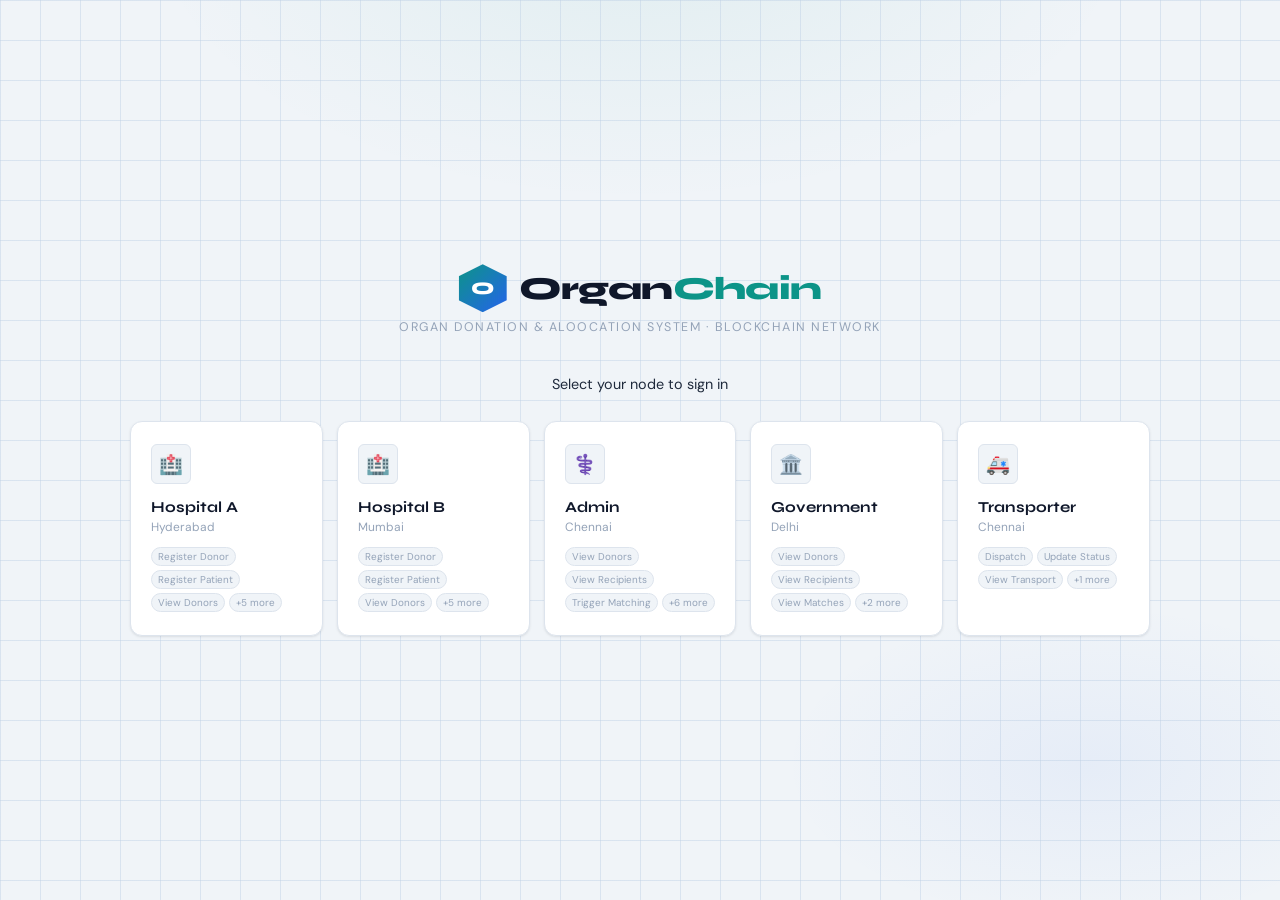
==== commit 98bbb728: "Deployment Success" ====
--- a/clients/src/main/resources/static/index.html
+++ b/clients/src/main/resources/static/index.html
@@ -1,1608 +1,585 @@
 <!DOCTYPE html>
 <html lang="en">
 <head>
-    <meta charset="UTF-8"/>
-    <meta name="viewport" content="width=device-width, initial-scale=1.0"/>
-    <title>ODaT — Organ Chain</title>
-    <link href="https://fonts.googleapis.com/css2?family=Space+Mono:wght@400;700&family=DM+Sans:wght@300;400;500;600&family=Syne:wght@700;800&display=swap" rel="stylesheet"/>
-    <style>
-        :root {
-          --bg:       #080c14;
-          --bg2:      #0d1320;
-          --bg3:      #111827;
-          --panel:    #141c2e;
-          --border:   #1e2d47;
-          --border2:  #263550;
-          --cyan:     #00e5c8;
-          --cyan2:    #00b8a0;
-          --cyan-dim: rgba(0,229,200,0.08);
-          --cyan-glow:rgba(0,229,200,0.25);
-          --red:      #ff4d6d;
-          --amber:    #f59e0b;
-          --green:    #10b981;
-          --blue:     #3b82f6;
-          --purple:   #8b5cf6;
-          --text:     #e2eaf8;
-          --text2:    #8899b4;
-          --text3:    #4a5f7a;
-          --mono:     'Space Mono', monospace;
-          --sans:     'DM Sans', sans-serif;
-          --display:  'Syne', sans-serif;
-          --radius:   8px;
-          --radius2:  12px;
-        }
-
-        *,*::before,*::after { box-sizing:border-box; margin:0; padding:0 }
-
-        html,body { height:100%; overflow:hidden }
-
-        body {
-          font-family: var(--sans);
-          background: var(--bg);
-          color: var(--text);
-          display: flex;
-          font-size: 14px;
-        }
-
-        /* ── Scrollbar ── */
-        ::-webkit-scrollbar { width:4px; height:4px }
-        ::-webkit-scrollbar-track { background:var(--bg2) }
-        ::-webkit-scrollbar-thumb { background:var(--border2); border-radius:2px }
-
-        /* ── Sidebar ── */
-        #sidebar {
-          width: 240px;
-          min-width: 240px;
-          height: 100vh;
-          background: var(--bg2);
-          border-right: 1px solid var(--border);
-          display: flex;
-          flex-direction: column;
-          overflow: hidden;
-          position: relative;
-          z-index: 10;
-        }
-
-        .sidebar-logo {
-          padding: 24px 20px 20px;
-          border-bottom: 1px solid var(--border);
-        }
-        .sidebar-logo .brand {
-          font-family: var(--display);
-          font-size: 20px;
-          font-weight: 800;
-          color: var(--cyan);
-          letter-spacing: -0.5px;
-          line-height: 1;
-        }
-        .sidebar-logo .tagline {
-          font-size: 10px;
-          color: var(--text3);
-          font-family: var(--mono);
-          margin-top: 4px;
-          letter-spacing: 0.5px;
-        }
-
-        /* Node switcher */
-        .node-switcher {
-          padding: 12px;
-          border-bottom: 1px solid var(--border);
-        }
-        .node-switcher label {
-          font-size: 10px;
-          color: var(--text3);
-          font-family: var(--mono);
-          letter-spacing: 1px;
-          text-transform: uppercase;
-          display: block;
-          margin-bottom: 6px;
-        }
-        .node-select {
-          width: 100%;
-          background: var(--bg3);
-          border: 1px solid var(--border2);
-          color: var(--text);
-          padding: 8px 10px;
-          border-radius: var(--radius);
-          font-family: var(--mono);
-          font-size: 11px;
-          cursor: pointer;
-          outline: none;
-          appearance: none;
-          background-image: url("data:image/svg+xml,%3Csvg xmlns='http://www.w3.org/2000/svg' width='10' height='6'%3E%3Cpath d='M0 0l5 6 5-6z' fill='%238899b4'/%3E%3C/svg%3E");
-          background-repeat: no-repeat;
-          background-position: right 10px center;
-        }
-        .node-status {
-          display: flex;
-          align-items: center;
-          gap: 6px;
-          margin-top: 6px;
-          font-size: 11px;
-          color: var(--text3);
-        }
-        .node-dot {
-          width: 6px; height: 6px;
-          border-radius: 50%;
-          background: var(--text3);
-          flex-shrink: 0;
-          transition: background 0.3s;
-        }
-        .node-dot.online { background: var(--green); box-shadow: 0 0 6px var(--green) }
-        .node-dot.offline { background: var(--red) }
-
-        /* Nav */
-        .nav { padding: 12px 8px; flex: 1; overflow-y: auto }
-        .nav-section-label {
-          font-size: 10px;
-          color: var(--text3);
-          font-family: var(--mono);
-          letter-spacing: 1px;
-          text-transform: uppercase;
-          padding: 8px 12px 4px;
-        }
-        .nav-item {
-          display: flex;
-          align-items: center;
-          gap: 10px;
-          padding: 9px 12px;
-          border-radius: var(--radius);
-          cursor: pointer;
-          color: var(--text2);
-          font-size: 13px;
-          font-weight: 500;
-          transition: all 0.15s;
-          margin-bottom: 1px;
-          border: 1px solid transparent;
-        }
-        .nav-item:hover { background: var(--cyan-dim); color: var(--text) }
-        .nav-item.active {
-          background: var(--cyan-dim);
-          color: var(--cyan);
-          border-color: rgba(0,229,200,0.15);
-        }
-        .nav-item .nav-icon { width: 16px; font-size: 15px; flex-shrink: 0; text-align: center }
-        .nav-badge {
-          margin-left: auto;
-          background: var(--red);
-          color: #fff;
-          font-size: 10px;
-          font-family: var(--mono);
-          padding: 1px 5px;
-          border-radius: 10px;
-          min-width: 18px;
-          text-align: center;
-        }
-        .nav-badge.cyan { background: var(--cyan); color: var(--bg) }
-
-        /* ── Main ── */
-        #main {
-          flex: 1;
-          display: flex;
-          flex-direction: column;
-          overflow: hidden;
-          height: 100vh;
-        }
-
-        /* Topbar */
-        #topbar {
-          height: 56px;
-          background: var(--bg2);
-          border-bottom: 1px solid var(--border);
-          display: flex;
-          align-items: center;
-          padding: 0 24px;
-          gap: 16px;
-          flex-shrink: 0;
-        }
-        .topbar-title {
-          font-family: var(--display);
-          font-size: 16px;
-          font-weight: 700;
-          color: var(--text);
-          flex: 1;
-        }
-        .topbar-actions { display: flex; gap: 8px; align-items: center }
-
-        /* Content */
-        #content {
-          flex: 1;
-          overflow-y: auto;
-          padding: 24px;
-        }
-
-        /* ── Views (sections) ── */
-        .view { display: none }
-        .view.active { display: block }
-
-        /* ── Dashboard stats ── */
-        .stats-grid {
-          display: grid;
-          grid-template-columns: repeat(4,1fr);
-          gap: 16px;
-          margin-bottom: 24px;
-        }
-        .stat-card {
-          background: var(--panel);
-          border: 1px solid var(--border);
-          border-radius: var(--radius2);
-          padding: 20px;
-          position: relative;
-          overflow: hidden;
-          transition: border-color 0.2s;
-        }
-        .stat-card:hover { border-color: var(--border2) }
-        .stat-card::before {
-          content: '';
-          position: absolute;
-          top: 0; left: 0; right: 0;
-          height: 2px;
-          background: var(--cyan);
-          opacity: 0;
-          transition: opacity 0.2s;
-        }
-        .stat-card:hover::before { opacity: 1 }
-        .stat-label {
-          font-size: 11px;
-          color: var(--text3);
-          font-family: var(--mono);
-          letter-spacing: 0.5px;
-          text-transform: uppercase;
-          margin-bottom: 10px;
-        }
-        .stat-value {
-          font-family: var(--display);
-          font-size: 36px;
-          font-weight: 800;
-          color: var(--cyan);
-          line-height: 1;
-        }
-        .stat-sub {
-          font-size: 11px;
-          color: var(--text3);
-          margin-top: 6px;
-        }
-
-        /* ── Section header ── */
-        .section-header {
-          display: flex;
-          align-items: center;
-          justify-content: space-between;
-          margin-bottom: 16px;
-        }
-        .section-title {
-          font-family: var(--display);
-          font-size: 18px;
-          font-weight: 700;
-          color: var(--text);
-        }
-        .section-subtitle { font-size: 12px; color: var(--text3); margin-top: 2px }
-
-        /* ── Buttons ── */
-        .btn {
-          display: inline-flex;
-          align-items: center;
-          gap: 6px;
-          padding: 8px 16px;
-          border-radius: var(--radius);
-          font-family: var(--sans);
-          font-size: 13px;
-          font-weight: 500;
-          cursor: pointer;
-          border: none;
-          transition: all 0.15s;
-          text-decoration: none;
-          white-space: nowrap;
-        }
-        .btn-primary {
-          background: var(--cyan);
-          color: var(--bg);
-        }
-        .btn-primary:hover { background: var(--cyan2); transform: translateY(-1px) }
-        .btn-ghost {
-          background: transparent;
-          color: var(--text2);
-          border: 1px solid var(--border2);
-        }
-        .btn-ghost:hover { background: var(--bg3); color: var(--text) }
-        .btn-danger {
-          background: rgba(255,77,109,0.12);
-          color: var(--red);
-          border: 1px solid rgba(255,77,109,0.25);
-        }
-        .btn-danger:hover { background: rgba(255,77,109,0.2) }
-        .btn-success {
-          background: rgba(16,185,129,0.12);
-          color: var(--green);
-          border: 1px solid rgba(16,185,129,0.25);
-        }
-        .btn-success:hover { background: rgba(16,185,129,0.2) }
-        .btn-sm { padding: 5px 10px; font-size: 12px }
-        .btn:disabled { opacity: 0.4; cursor: not-allowed; transform: none }
-
-        /* ── Table ── */
-        .table-wrap {
-          background: var(--panel);
-          border: 1px solid var(--border);
-          border-radius: var(--radius2);
-          overflow: hidden;
-        }
-        .table-scroll { overflow-x: auto }
-        table {
-          width: 100%;
-          border-collapse: collapse;
-        }
-        thead th {
-          background: var(--bg3);
-          padding: 10px 14px;
-          text-align: left;
-          font-size: 10px;
-          font-family: var(--mono);
-          color: var(--text3);
-          letter-spacing: 0.8px;
-          text-transform: uppercase;
-          border-bottom: 1px solid var(--border);
-          white-space: nowrap;
-        }
-        tbody tr {
-          border-bottom: 1px solid var(--border);
-          transition: background 0.1s;
-        }
-        tbody tr:last-child { border-bottom: none }
-        tbody tr:hover { background: rgba(255,255,255,0.02) }
-        tbody td {
-          padding: 11px 14px;
-          font-size: 13px;
-          color: var(--text);
-          vertical-align: middle;
-        }
-        .td-mono {
-          font-family: var(--mono);
-          font-size: 11px;
-          color: var(--text2);
-        }
-        .td-id {
-          font-family: var(--mono);
-          font-size: 11px;
-          color: var(--cyan2);
-          max-width: 120px;
-          overflow: hidden;
-          text-overflow: ellipsis;
-          white-space: nowrap;
-        }
-        .empty-state {
-          padding: 60px 24px;
-          text-align: center;
-          color: var(--text3);
-        }
-        .empty-icon { font-size: 40px; margin-bottom: 12px; opacity: 0.4 }
-        .empty-text { font-size: 14px }
-
-        /* ── Status badges ── */
-        .badge {
-          display: inline-flex;
-          align-items: center;
-          gap: 5px;
-          padding: 3px 8px;
-          border-radius: 20px;
-          font-size: 11px;
-          font-family: var(--mono);
-          font-weight: 700;
-          letter-spacing: 0.3px;
-          white-space: nowrap;
-        }
-        .badge::before {
-          content: '';
-          width: 5px; height: 5px;
-          border-radius: 50%;
-          flex-shrink: 0;
-        }
-        .badge-available  { background: rgba(0,229,200,0.1);  color: var(--cyan);  border: 1px solid rgba(0,229,200,0.2) }
-        .badge-available::before { background: var(--cyan) }
-        .badge-assigned   { background: rgba(245,158,11,0.1); color: var(--amber); border: 1px solid rgba(245,158,11,0.2) }
-        .badge-assigned::before { background: var(--amber) }
-        .badge-expired    { background: rgba(255,77,109,0.1); color: var(--red);   border: 1px solid rgba(255,77,109,0.2) }
-        .badge-expired::before { background: var(--red) }
-        .badge-waiting    { background: rgba(59,130,246,0.1); color: var(--blue);  border: 1px solid rgba(59,130,246,0.2) }
-        .badge-waiting::before { background: var(--blue) }
-        .badge-matched    { background: rgba(0,229,200,0.1);  color: var(--cyan);  border: 1px solid rgba(0,229,200,0.2) }
-        .badge-matched::before { background: var(--cyan) }
-        .badge-transplanted{background:rgba(16,185,129,0.1);  color: var(--green); border:1px solid rgba(16,185,129,0.2) }
-        .badge-transplanted::before { background: var(--green) }
-        .badge-pending    { background: rgba(245,158,11,0.1); color: var(--amber); border: 1px solid rgba(245,158,11,0.2) }
-        .badge-pending::before { background: var(--amber); animation: pulse 1.5s infinite }
-        .badge-confirmed  { background: rgba(16,185,129,0.1); color: var(--green); border: 1px solid rgba(16,185,129,0.2) }
-        .badge-confirmed::before { background: var(--green) }
-        .badge-rejected   { background: rgba(255,77,109,0.1); color: var(--red);   border: 1px solid rgba(255,77,109,0.2) }
-        .badge-rejected::before { background: var(--red) }
-        .badge-dispatched { background: rgba(139,92,246,0.1); color: var(--purple);border: 1px solid rgba(139,92,246,0.2) }
-        .badge-dispatched::before { background: var(--purple) }
-        .badge-delivered  { background: rgba(16,185,129,0.1); color: var(--green); border: 1px solid rgba(16,185,129,0.2) }
-        .badge-delivered::before { background: var(--green) }
-
-        @keyframes pulse { 0%,100%{opacity:1} 50%{opacity:0.3} }
-
-        /* ── Modal ── */
-        .modal-overlay {
-          display: none;
-          position: fixed;
-          inset: 0;
-          background: rgba(8,12,20,0.88);
-          z-index: 1000;
-          align-items: center;
-          justify-content: center;
-          padding: 20px;
-          backdrop-filter: blur(4px);
-        }
-        .modal-overlay.open { display: flex }
-        .modal {
-          background: var(--panel);
-          border: 1px solid var(--border2);
-          border-radius: 16px;
-          width: 100%;
-          max-width: 560px;
-          max-height: 90vh;
-          overflow-y: auto;
-          box-shadow: 0 24px 80px rgba(0,0,0,0.6);
-          animation: modalIn 0.2s ease;
-        }
-        @keyframes modalIn {
-          from { opacity:0; transform: scale(0.95) translateY(10px) }
-          to   { opacity:1; transform: scale(1) translateY(0) }
-        }
-        .modal-header {
-          padding: 20px 24px 16px;
-          border-bottom: 1px solid var(--border);
-          display: flex;
-          align-items: center;
-          justify-content: space-between;
-        }
-        .modal-title {
-          font-family: var(--display);
-          font-size: 16px;
-          font-weight: 700;
-          color: var(--text);
-        }
-        .modal-close {
-          width: 28px; height: 28px;
-          border-radius: 6px;
-          border: none;
-          background: var(--bg3);
-          color: var(--text2);
-          cursor: pointer;
-          font-size: 16px;
-          display: flex; align-items: center; justify-content: center;
-          transition: all 0.15s;
-        }
-        .modal-close:hover { background: var(--border2); color: var(--text) }
-        .modal-body { padding: 20px 24px }
-        .modal-footer {
-          padding: 16px 24px;
-          border-top: 1px solid var(--border);
-          display: flex;
-          gap: 8px;
-          justify-content: flex-end;
-        }
-
-        /* Form */
-        .form-grid { display: grid; grid-template-columns: 1fr 1fr; gap: 12px }
-        .form-grid.cols-1 { grid-template-columns: 1fr }
-        .form-group { display: flex; flex-direction: column; gap: 5px }
-        .form-group.span2 { grid-column: span 2 }
-        .form-label {
-          font-size: 11px;
-          font-family: var(--mono);
-          color: var(--text3);
-          letter-spacing: 0.5px;
-          text-transform: uppercase;
-        }
-        .form-input, .form-select, .form-textarea {
-          background: var(--bg3);
-          border: 1px solid var(--border2);
-          color: var(--text);
-          padding: 9px 12px;
-          border-radius: var(--radius);
-          font-family: var(--sans);
-          font-size: 13px;
-          outline: none;
-          transition: border-color 0.15s;
-          width: 100%;
-        }
-        .form-input:focus, .form-select:focus, .form-textarea:focus {
-          border-color: var(--cyan);
-          box-shadow: 0 0 0 2px var(--cyan-dim);
-        }
-        .form-select { appearance: none; cursor: pointer }
-        .form-textarea { resize: vertical; min-height: 72px }
-        .form-toggle {
-          display: flex;
-          align-items: center;
-          gap: 10px;
-          cursor: pointer;
-        }
-        .toggle-track {
-          width: 36px; height: 20px;
-          background: var(--bg3);
-          border: 1px solid var(--border2);
-          border-radius: 10px;
-          position: relative;
-          transition: all 0.2s;
-          flex-shrink: 0;
-        }
-        .toggle-thumb {
-          position: absolute;
-          top: 2px; left: 2px;
-          width: 14px; height: 14px;
-          border-radius: 50%;
-          background: var(--text3);
-          transition: all 0.2s;
-        }
-        input[type=checkbox]:checked + .toggle-track {
-          background: rgba(0,229,200,0.15);
-          border-color: var(--cyan);
-        }
-        input[type=checkbox]:checked + .toggle-track .toggle-thumb {
-          transform: translateX(16px);
-          background: var(--cyan);
-        }
-        input[type=checkbox] { display: none }
-        .toggle-label { font-size: 13px; color: var(--text2) }
-
-        /* ── Toasts ── */
-        #toast-container {
-          position: fixed;
-          bottom: 24px; right: 24px;
-          display: flex;
-          flex-direction: column;
-          gap: 8px;
-          z-index: 2000;
-          max-width: 340px;
-        }
-        .toast {
-          background: var(--panel);
-          border: 1px solid var(--border2);
-          border-radius: var(--radius2);
-          padding: 12px 16px;
-          display: flex;
-          gap: 10px;
-          align-items: flex-start;
-          box-shadow: 0 8px 32px rgba(0,0,0,0.4);
-          animation: toastIn 0.25s ease;
-          border-left: 3px solid var(--cyan);
-        }
-        .toast.error { border-left-color: var(--red) }
-        .toast.success { border-left-color: var(--green) }
-        .toast-icon { font-size: 16px; flex-shrink: 0; margin-top: 1px }
-        .toast-msg { font-size: 13px; color: var(--text); line-height: 1.4 }
-        @keyframes toastIn {
-          from { opacity:0; transform: translateX(20px) }
-          to   { opacity:1; transform: translateX(0) }
-        }
-
-        /* ── Refresh button spin ── */
-        .spin { animation: spin 1s linear infinite }
-        @keyframes spin { to { transform: rotate(360deg) } }
-
-        /* Loading overlay inside table */
-        .loading-row td {
-          text-align: center;
-          padding: 40px;
-          color: var(--text3);
-          font-size: 13px;
-        }
-
-        /* Score bar */
-        .score-bar {
-          display: flex;
-          align-items: center;
-          gap: 8px;
-        }
-        .score-track {
-          flex: 1;
-          height: 4px;
-          background: var(--bg3);
-          border-radius: 2px;
-          overflow: hidden;
-        }
-        .score-fill {
-          height: 100%;
-          background: var(--cyan);
-          border-radius: 2px;
-          transition: width 0.4s ease;
-        }
-        .score-num {
-          font-family: var(--mono);
-          font-size: 11px;
-          color: var(--cyan);
-          min-width: 36px;
-          text-align: right;
-        }
-
-        /* Viability timer */
-        .viability { font-family: var(--mono); font-size: 12px }
-        .viability.urgent { color: var(--red) }
-        .viability.warning { color: var(--amber) }
-        .viability.ok { color: var(--green) }
-
-        /* ── Dashboard activity feed ── */
-        .activity-feed {
-          background: var(--panel);
-          border: 1px solid var(--border);
-          border-radius: var(--radius2);
-          overflow: hidden;
-        }
-        .activity-item {
-          display: flex;
-          gap: 12px;
-          padding: 12px 16px;
-          border-bottom: 1px solid var(--border);
-          align-items: flex-start;
-        }
-        .activity-item:last-child { border-bottom: none }
-        .activity-dot {
-          width: 8px; height: 8px;
-          border-radius: 50%;
-          margin-top: 4px;
-          flex-shrink: 0;
-        }
-        .activity-body { flex: 1 }
-        .activity-text { font-size: 13px; color: var(--text); line-height: 1.4 }
-        .activity-time { font-size: 11px; color: var(--text3); font-family: var(--mono); margin-top: 2px }
-
-        /* ── Two-col layout ── */
-        .two-col { display: grid; grid-template-columns: 1fr 1fr; gap: 24px }
-        .three-col { display: grid; grid-template-columns: 1fr 1fr 1fr; gap: 16px }
-
-        /* Reject modal textarea */
-        .reject-hint { font-size: 11px; color: var(--text3); margin-top: 4px }
-
-        /* Node info strip */
-        .node-info-strip {
-          display: flex;
-          align-items: center;
-          gap: 8px;
-          padding: 6px 12px;
-          background: var(--cyan-dim);
-          border-bottom: 1px solid rgba(0,229,200,0.1);
-          font-size: 11px;
-          color: var(--cyan2);
-          font-family: var(--mono);
-        }
-        .node-info-strip .node-chip {
-          background: rgba(0,229,200,0.12);
-          border: 1px solid rgba(0,229,200,0.2);
-          border-radius: 4px;
-          padding: 1px 6px;
-        }
-    </style>
+    <meta charset="UTF-8" />
+    <meta name="viewport" content="width=device-width, initial-scale=1.0" />
+    <title>OrganChain</title>
+    <link rel="preconnect" href="https://fonts.googleapis.com" />
+    <link rel="preconnect" href="https://fonts.gstatic.com" crossorigin />
+    <link href="https://fonts.googleapis.com/css2?family=Syne:wght@400;500;600;700;800&family=Share+Tech+Mono&family=DM+Sans:wght@300;400;500;600&display=swap" rel="stylesheet" />
+    <link rel="stylesheet" href="style.css" />
 </head>
 <body>
 
-<!-- ── SIDEBAR ── -->
-<nav id="sidebar">
-    <div class="sidebar-logo">
-        <div class="brand">OrganChain</div>
-        <div class="tagline">Organ Donation and Allocation System</div>
-    </div>
-
-    <div class="node-switcher">
-        <label>ACTIVE NODE</label>
-        <select class="node-select" id="nodeSelect" onchange="switchNode()">
-            <option value="10003:hospitalA:HospA@2024:HospitalA">HospitalA — Hyderabad</option>
-            <option value="10005:hospitalB:HospB@2024:HospitalB">HospitalB — Mumbai</option>
-            <option value="10007:admin:Admin@2024:AdminNode">AdminNode — Chennai</option>
-            <option value="10009:govt:Govt@2024:Government">Government — New Delhi</option>
-            <option value="10011:transporter:Trans@2024:Transporter">Transporter — Chennai</option>
-        </select>
-        <div class="node-status">
-            <div class="node-dot" id="nodeDot"></div>
-            <span id="nodeStatusText">Checking connection…</span>
-        </div>
-    </div>
-
-    <div class="nav">
-        <div class="nav-section-label">Navigation</div>
-        <div class="nav-item active" data-view="dashboard" onclick="navigate(this)">
-            <span class="nav-icon">⬡</span> Dashboard
-        </div>
-        <div class="nav-item" data-view="donors" onclick="navigate(this)">
-            <span class="nav-icon">♥</span> Donors
-            <span class="nav-badge cyan" id="badge-donors">0</span>
-        </div>
-        <div class="nav-item" data-view="recipients" onclick="navigate(this)">
-            <span class="nav-icon">⚕</span> Patients
-            <span class="nav-badge" id="badge-recipients">0</span>
-        </div>
-        <div class="nav-item" data-view="matching" onclick="navigate(this)">
-            <span class="nav-icon">◎</span> Matching
-            <span class="nav-badge" id="badge-matches">0</span>
-        </div>
-        <div class="nav-item" data-view="transport" onclick="navigate(this)">
-            <span class="nav-icon">⟁</span> Transport
-            <span class="nav-badge cyan" id="badge-transport">0</span>
-        </div>
-
-        <div class="nav-section-label" style="margin-top:16px">Node Actions</div>
-        <div class="nav-item" onclick="openModal('donorModal')">
-            <span class="nav-icon">+</span> Register Donor
-        </div>
-        <div class="nav-item" onclick="openModal('recipientModal')">
-            <span class="nav-icon">+</span> Register Patient
-        </div>
-    </div>
-</nav>
-
-<!-- ── MAIN ── -->
-<div id="main">
-    <div id="topbar">
-        <span class="topbar-title" id="topbarTitle">Dashboard</span>
-        <div class="topbar-actions">
-            <button class="btn btn-ghost btn-sm" onclick="refreshAll()" id="refreshBtn">⟳ Refresh</button>
-            <button class="btn btn-primary btn-sm" onclick="openModal('donorModal')">+ Donor</button>
-            <button class="btn btn-ghost btn-sm" onclick="openModal('recipientModal')">+ Patient</button>
-        </div>
-    </div>
-
-    <!-- Node info strip -->
-    <div class="node-info-strip" id="nodeStrip">
-        <span>Connected to:</span>
-        <span class="node-chip" id="nodeChipLabel">—</span>
-        <span>|</span>
-        <span>RPC Port: <strong id="nodeChipPort">—</strong></span>
-        <span>|</span>
-        <span id="nodeChipTime">—</span>
-    </div>
-
-    <div id="content">
-
-        <!-- ── DASHBOARD ── -->
-        <div class="view active" id="view-dashboard">
-            <div class="stats-grid">
-                <div class="stat-card">
-                    <div class="stat-label">Total Donors</div>
-                    <div class="stat-value" id="stat-donors">—</div>
-                    <div class="stat-sub" id="stat-donors-sub">loading…</div>
-                </div>
-                <div class="stat-card">
-                    <div class="stat-label">Waiting Patients</div>
-                    <div class="stat-value" id="stat-waiting">—</div>
-                    <div class="stat-sub" id="stat-waiting-sub">loading…</div>
-                </div>
-                <div class="stat-card">
-                    <div class="stat-label">Pending Matches</div>
-                    <div class="stat-value" id="stat-pending">—</div>
-                    <div class="stat-sub" id="stat-pending-sub">loading…</div>
-                </div>
-                <div class="stat-card">
-                    <div class="stat-label">Active Transports</div>
-                    <div class="stat-value" id="stat-transport">—</div>
-                    <div class="stat-sub" id="stat-transport-sub">loading…</div>
-                </div>
-            </div>
-
-            <div class="two-col">
+<!-- ══════════════════════════════════════════════════════════
+     LOGIN PAGE
+══════════════════════════════════════════════════════════ -->
+<div id="login-page">
+    <div class="login-grid-bg"></div>
+
+    <div class="login-brand">
+        <div class="logo-mark">
+            <div class="logo-hex">O</div>
+            <div class="logo-name">Organ<span>Chain</span></div>
+        </div>
+        <p class="login-subtitle">Organ Donation &amp; Aloocation System · Blockchain Network</p>
+    </div>
+
+    <p class="login-instruction">Select your node to sign in</p>
+
+    <div class="role-grid" id="role-grid"></div>
+</div>
+
+<!-- ══════════════════════════════════════════════════════════
+     CREDENTIALS MODAL
+══════════════════════════════════════════════════════════ -->
+<div class="modal-overlay" id="cred-modal">
+    <div class="modal" style="max-width:420px">
+        <div class="modal-header">
+            <div class="modal-title">Sign In</div>
+            <button class="modal-close" onclick="closeModal('cred-modal')">✕</button>
+        </div>
+        <div class="modal-body">
+            <div class="cred-node-banner" id="cred-node-banner">
+                <div class="cred-node-icon"></div>
                 <div>
-                    <div class="section-header">
-                        <div>
-                            <div class="section-title">Recent Matches</div>
-                            <div class="section-subtitle">Latest organ matching events</div>
-                        </div>
+                    <div class="cred-node-name"></div>
+                    <div class="cred-node-sub"></div>
+                </div>
+            </div>
+            <div class="form-grid cols-1" style="gap:0.875rem">
+                <div class="form-group">
+                    <label>Username</label>
+                    <input type="text" id="cred-username" autocomplete="username" />
+                </div>
+                <div class="form-group">
+                    <label>Password</label>
+                    <input type="password" id="cred-password" autocomplete="current-password" placeholder="Enter password" />
+                </div>
+            </div>
+            <p id="cred-error" style="color:var(--red);font-size:0.78rem;margin-top:0.625rem;min-height:1.1em"></p>
+        </div>
+        <div class="modal-footer">
+            <button class="btn btn-ghost" onclick="closeModal('cred-modal')">Cancel</button>
+            <button class="btn btn-primary" onclick="submitCredentials()">Sign In →</button>
+        </div>
+    </div>
+</div>
+
+<!-- ══════════════════════════════════════════════════════════
+     APP SHELL
+══════════════════════════════════════════════════════════ -->
+<div id="app">
+
+    <!-- SIDEBAR -->
+    <aside class="sidebar">
+        <div class="sidebar-brand">
+            <div class="logo-hex" style="width:30px;height:30px;font-size:0.65rem">O</div>
+            <div class="brand-text">Organ<span>Chain</span></div>
+        </div>
+
+        <div class="sidebar-user" id="sidebar-user">
+            <div id="user-badge" class="user-role-badge"></div>
+            <div id="user-name" class="user-name"></div>
+            <div id="user-location" class="user-location"></div>
+        </div>
+
+        <nav class="sidebar-nav" id="sidebar-nav"></nav>
+
+        <div class="sidebar-footer">
+            <button class="logout-btn" onclick="logout()">⏻ &nbsp;Sign Out</button>
+        </div>
+    </aside>
+
+    <!-- MAIN -->
+    <div class="main">
+        <div class="topbar">
+            <div class="topbar-title" id="topbar-title">Dashboard</div>
+            <div class="topbar-actions">
+                <span class="live-dot"></span>
+                <span id="topbar-user-chip" class="topbar-user-chip"></span>
+                <div class="relative">
+                    <button class="notif-btn" onclick="toggleNotifPanel()" id="notif-btn">
+                        🔔<span class="notif-dot" id="notif-dot"></span>
+                    </button>
+                    <div class="notif-panel" id="notif-panel">
+                        <div class="notif-panel-header">
+                            <span>Notifications</span>
+                            <button class="btn btn-sm btn-ghost" onclick="clearNotifs()">Clear all</button>
+                        </div>
+                        <div id="notif-list"><div class="notif-empty">No notifications</div></div>
+                    </div>
+                </div>
+                <button class="btn btn-sm btn-ghost" onclick="refreshCurrentPage()" title="Refresh">↻</button>
+            </div>
+        </div>
+
+        <div class="content-area">
+
+            <!-- ── DASHBOARD ── -->
+            <div class="page" id="page-dashboard">
+                <div class="section-header">
+                    <div class="section-title">Dashboard</div>
+                    <div class="section-count" id="last-refresh-time">—</div>
+                    <button class="btn btn-ghost btn-sm ml-auto" onclick="loadDashboard()">↻ Refresh</button>
+                </div>
+
+                <div class="stat-grid">
+                    <div class="stat-card" id="stat-card-donors" style="--stat-color:#0c9488">
+                        <div class="stat-label">Available Donors</div>
+                        <div class="stat-value" id="stat-donors">—</div>
+                        <div class="stat-sub">organs ready for matching</div>
+                    </div>
+                    <div class="stat-card" id="stat-card-recipients" style="--stat-color:#2563eb">
+                        <div class="stat-label">Waiting Recipients</div>
+                        <div class="stat-value" id="stat-recipients">—</div>
+                        <div class="stat-sub">patients on waitlist</div>
+                    </div>
+                    <div class="stat-card" id="stat-card-pending" style="--stat-color:#b45309">
+                        <div class="stat-label">Pending Matches</div>
+                        <div class="stat-value" id="stat-pending">—</div>
+                        <div class="stat-sub">awaiting confirmation</div>
+                    </div>
+                    <div class="stat-card" id="stat-card-transport" style="--stat-color:#16a34a">
+                        <div class="stat-label">Active Transports</div>
+                        <div class="stat-value" id="stat-transport">—</div>
+                        <div class="stat-sub">organs in transit</div>
+                    </div>
+                </div>
+
+                <div class="dashboard-two-col">
+                    <div class="card" id="dashboard-recent-matches">
+                        <div class="card-header">
+                            <div class="card-title">🔗 Recent Matches</div>
+                            <button class="btn btn-sm btn-ghost" onclick="navigate('matching')">View all →</button>
+                        </div>
+                        <div id="recent-matches-list">
+                            <div class="loading-row"><span class="spinner"></span> Loading…</div>
+                        </div>
+                    </div>
+
+                    <div class="card" id="dashboard-viability">
+                        <div class="card-header">
+                            <div class="card-title">⏱️ Viability Timers</div>
+                            <span class="badge badge-red" id="critical-count-badge" style="display:none">0 CRITICAL</span>
+                        </div>
+                        <div id="viability-list">
+                            <div class="loading-row"><span class="spinner"></span> Loading…</div>
+                        </div>
+                    </div>
+                </div>
+
+                <div class="mt-3" id="dashboard-compat">
+                    <div class="card">
+                        <div class="card-header">
+                            <div class="card-title">🩸 Blood Type Compatibility Reference</div>
+                        </div>
+                        <div id="compat-chart"></div>
+                    </div>
+                </div>
+            </div>
+
+            <!-- ── MY RECORDS ── -->
+            <div class="page" id="page-my-records">
+                <div class="section-header">
+                    <div class="section-title">My Records</div>
+                    <button class="btn btn-ghost btn-sm ml-auto" onclick="loadMyRecords()">↻ Refresh</button>
+                </div>
+                <div class="card">
+                    <div id="my-records-content">
+                        <div class="loading-row"><span class="spinner"></span> Loading…</div>
+                    </div>
+                </div>
+            </div>
+
+            <!-- ── DONORS ── -->
+            <div class="page" id="page-donors">
+                <div class="section-header">
+                    <div class="section-title">Donor Registry</div>
+                    <div class="section-count" id="donor-count">0</div>
+                    <div class="ml-auto flex gap-2">
+                        <button class="btn btn-primary" id="btn-register-donor" onclick="openDonorModal()">＋ Register Donor</button>
+                    </div>
+                </div>
+                <div class="card">
+                    <div class="filter-row">
+                        <input type="text" placeholder="Search by location or ID…" id="donor-search" oninput="filterDonors()" />
+                        <select id="donor-status-filter" onchange="filterDonors()">
+                            <option value="">All Statuses</option>
+                            <option value="AVAILABLE">Available</option>
+                            <option value="ASSIGNED">Assigned</option>
+                            <option value="EXPIRED">Expired</option>
+                        </select>
+                        <select id="donor-organ-filter" onchange="filterDonors()">
+                            <option value="">All Organs</option>
+                            <option>KIDNEY</option><option>LIVER</option><option>HEART</option>
+                            <option>LUNG</option><option>PANCREAS</option><option>CORNEA</option>
+                            <option>SMALL_INTESTINE</option>
+                        </select>
+                        <button class="btn btn-ghost btn-sm" onclick="loadDonors()">↻ Refresh</button>
                     </div>
                     <div class="table-wrap">
-                        <div class="table-scroll">
-                            <table>
-                                <thead><tr>
-                                    <th>Organ</th><th>Score</th><th>Hospitals</th><th>Status</th><th>Time</th>
-                                </tr></thead>
-                                <tbody id="dash-matches-body">
-                                <tr class="loading-row"><td colspan="5">Loading…</td></tr>
-                                </tbody>
-                            </table>
-                        </div>
-                    </div>
-                </div>
-
-                <div>
-                    <div class="section-header">
-                        <div>
-                            <div class="section-title">Active Transports</div>
-                            <div class="section-subtitle">Organs in transit</div>
-                        </div>
+                        <table>
+                            <thead>
+                            <tr>
+                                <th>ID</th><th>Organ</th><th>Blood</th><th>Age</th><th>Location</th>
+                                <th>Type</th><th>Status</th><th>Registered By</th><th>Date</th><th>Action</th>
+                            </tr>
+                            </thead>
+                            <tbody id="donor-tbody">
+                            <tr><td colspan="10"><div class="loading-row"><span class="spinner"></span> Loading…</div></td></tr>
+                            </tbody>
+                        </table>
+                    </div>
+                </div>
+            </div>
+
+            <!-- ── RECIPIENTS ── -->
+            <div class="page" id="page-recipients">
+                <div class="section-header">
+                    <div class="section-title">Recipient Waitlist</div>
+                    <div class="section-count" id="recipient-count">0</div>
+                    <div class="ml-auto flex gap-2">
+                        <button class="btn btn-primary" id="btn-register-recipient" onclick="openRecipientModal()">＋ Register Recipient</button>
+                    </div>
+                </div>
+                <div class="card">
+                    <div class="filter-row">
+                        <input type="text" placeholder="Search by location or ID…" id="recipient-search" oninput="filterRecipients()" />
+                        <select id="recipient-status-filter" onchange="filterRecipients()">
+                            <option value="">All Statuses</option>
+                            <option value="WAITING">Waiting</option>
+                            <option value="MATCHED">Matched</option>
+                            <option value="TRANSPLANTED">Transplanted</option>
+                            <option value="REMOVED">Removed</option>
+                        </select>
+                        <select id="recipient-organ-filter" onchange="filterRecipients()">
+                            <option value="">All Organs</option>
+                            <option>KIDNEY</option><option>LIVER</option><option>HEART</option>
+                            <option>LUNG</option><option>PANCREAS</option><option>CORNEA</option>
+                            <option>SMALL_INTESTINE</option>
+                        </select>
+                        <button class="btn btn-ghost btn-sm" onclick="loadRecipients()">↻ Refresh</button>
                     </div>
                     <div class="table-wrap">
-                        <div class="table-scroll">
-                            <table>
-                                <thead><tr>
-                                    <th>Organ</th><th>Route</th><th>Window</th><th>Status</th>
-                                </tr></thead>
-                                <tbody id="dash-transport-body">
-                                <tr class="loading-row"><td colspan="4">Loading…</td></tr>
-                                </tbody>
-                            </table>
-                        </div>
-                    </div>
-                </div>
-            </div>
-        </div>
-
-        <!-- ── DONORS ── -->
-        <div class="view" id="view-donors">
-            <div class="section-header">
-                <div>
-                    <div class="section-title">Organ Donors</div>
-                    <div class="section-subtitle">All donor registrations visible to this node</div>
-                </div>
-                <div style="display:flex;gap:8px">
-                    <button class="btn btn-primary" onclick="openModal('donorModal')">+ Register Donor</button>
-                </div>
-            </div>
-            <div class="table-wrap">
-                <div class="table-scroll">
-                    <table>
-                        <thead><tr>
-                            <th>ID</th><th>Blood Type</th><th>Organ</th><th>Age</th>
-                            <th>Location</th><th>Deceased</th><th>Status</th><th>Registered By</th><th>Actions</th>
-                        </tr></thead>
-                        <tbody id="donors-body">
-                        <tr class="loading-row"><td colspan="9">Loading donors…</td></tr>
-                        </tbody>
-                    </table>
-                </div>
-            </div>
-        </div>
-
-        <!-- ── RECIPIENTS ── -->
-        <div class="view" id="view-recipients">
-            <div class="section-header">
-                <div>
-                    <div class="section-title">Patient Waitlist</div>
-                    <div class="section-subtitle">All recipient registrations visible to this node</div>
-                </div>
-                <button class="btn btn-primary" onclick="openModal('recipientModal')">+ Register Patient</button>
-            </div>
-            <div class="table-wrap">
-                <div class="table-scroll">
-                    <table>
-                        <thead><tr>
-                            <th>ID</th><th>Blood Type</th><th>Organ Needed</th><th>Age</th>
-                            <th>Urgency</th><th>Serial #</th><th>Paired</th><th>Location</th><th>Status</th><th>Actions</th>
-                        </tr></thead>
-                        <tbody id="recipients-body">
-                        <tr class="loading-row"><td colspan="10">Loading patients…</td></tr>
-                        </tbody>
-                    </table>
-                </div>
-            </div>
-        </div>
-
-        <!-- ── MATCHING ── -->
-        <div class="view" id="view-matching">
-            <div class="section-header">
-                <div>
+                        <table>
+                            <thead>
+                            <tr>
+                                <th>ID</th><th>Organ Needed</th><th>Blood</th><th>Age</th><th>Location</th>
+                                <th>Condition</th><th>Serial</th><th>Paired</th><th>Status</th><th>Registered By</th><th>Action</th>
+                            </tr>
+                            </thead>
+                            <tbody id="recipient-tbody">
+                            <tr><td colspan="11"><div class="loading-row"><span class="spinner"></span> Loading…</div></td></tr>
+                            </tbody>
+                        </table>
+                    </div>
+                </div>
+            </div>
+
+            <!-- ── MATCHING ── -->
+            <div class="page" id="page-matching">
+                <div class="section-header">
                     <div class="section-title">Organ Matching</div>
-                    <div class="section-subtitle">Algorithm 1 — weighted multi-criteria donor-recipient matching</div>
-                </div>
-            </div>
-            <div class="table-wrap">
-                <div class="table-scroll">
-                    <table>
-                        <thead><tr>
-                            <th>Match ID</th><th>Organ</th><th>Score</th><th>Cross-Match</th>
-                            <th>Donor Hospital</th><th>Recipient Hospital</th><th>Status</th><th>Matched At</th><th>Actions</th>
-                        </tr></thead>
-                        <tbody id="matches-body">
-                        <tr class="loading-row"><td colspan="9">Loading matches…</td></tr>
-                        </tbody>
-                    </table>
-                </div>
-            </div>
-        </div>
-
-        <!-- ── TRANSPORT ── -->
-        <div class="view" id="view-transport">
-            <div class="section-header">
-                <div>
-                    <div class="section-title">Organ Transport</div>
-                    <div class="section-subtitle">Post-confirmation organ logistics</div>
-                </div>
-            </div>
-            <div class="table-wrap">
-                <div class="table-scroll">
-                    <table>
-                        <thead><tr>
-                            <th>ID</th><th>Organ</th><th>Origin</th><th>Destination</th>
-                            <th>Transporter</th><th>Viability Window</th><th>Status</th><th>Dispatched</th><th>Actions</th>
-                        </tr></thead>
-                        <tbody id="transport-body">
-                        <tr class="loading-row"><td colspan="9">Loading transport records…</td></tr>
-                        </tbody>
-                    </table>
-                </div>
-            </div>
-        </div>
-
-    </div><!-- /content -->
-</div><!-- /main -->
-
-<!-- ── MODALS ── -->
+                    <div class="section-count" id="match-count">0</div>
+                </div>
+
+                <div id="trigger-match-panel" style="display:none" class="mb-3">
+                    <div class="card">
+                        <div class="card-header"><div class="card-title">⚡ Run Matching Algorithm</div></div>
+                        <p class="text-sm mb-3">Select an available donor to run Algorithm 1 against the waiting list.</p>
+                        <div class="flex gap-2 items-center">
+                            <select id="trigger-donor-select" style="min-width:320px">
+                                <option value="">— Select Available Donor —</option>
+                            </select>
+                            <button class="btn btn-amber" onclick="triggerMatching()">🧬 Find Best Match</button>
+                        </div>
+                    </div>
+                </div>
+
+                <div class="card">
+                    <div class="filter-row">
+                        <select id="match-status-filter" onchange="filterMatches()">
+                            <option value="">All Statuses</option>
+                            <option value="PENDING_CONFIRMATION">Pending Confirmation</option>
+                            <option value="CONFIRMED">Confirmed</option>
+                            <option value="REJECTED">Rejected</option>
+                        </select>
+                        <button class="btn btn-ghost btn-sm" onclick="loadMatches()">↻ Refresh</button>
+                    </div>
+                    <div class="table-wrap">
+                        <table>
+                            <thead>
+                            <tr>
+                                <th>Match ID</th><th>Organ</th><th>Score</th><th>Cross-Match</th>
+                                <th>Donor Hospital</th><th>Recipient Hospital</th><th>Status</th>
+                                <th>Matched</th><th>Reason</th>
+                                <th id="match-action-col" style="display:none">Action</th>
+                            </tr>
+                            </thead>
+                            <tbody id="match-tbody">
+                            <tr><td colspan="10"><div class="loading-row"><span class="spinner"></span> Loading…</div></td></tr>
+                            </tbody>
+                        </table>
+                    </div>
+                </div>
+            </div>
+
+            <!-- ── TRANSPORT ── -->
+            <div class="page" id="page-transport">
+                <div class="section-header">
+                    <div class="section-title">Transport Tracking</div>
+                    <div class="section-count" id="transport-count">0</div>
+                </div>
+
+                <div id="dispatch-panel" style="display:none" class="mb-3">
+                    <div class="card">
+                        <div class="card-header"><div class="card-title">🚑 Dispatch Transport</div></div>
+                        <div class="flex gap-2 items-center">
+                            <select id="dispatch-match-select" style="min-width:320px">
+                                <option value="">— Select Confirmed Match —</option>
+                            </select>
+                            <button class="btn btn-primary" onclick="dispatchTransport()">Dispatch →</button>
+                        </div>
+                    </div>
+                </div>
+
+                <div id="transport-cards" class="stat-grid" style="grid-template-columns:repeat(auto-fill,minmax(310px,1fr))"></div>
+                <div id="transport-empty" class="empty-state" style="display:none">
+                    <div class="empty-icon">🚚</div>
+                    <p>No active transports</p>
+                </div>
+            </div>
+
+            <!-- ── AUDIT TRAIL ── -->
+            <div class="page" id="page-audit">
+                <div class="section-header">
+                    <div class="section-title">Audit Trail</div>
+                    <button class="btn btn-ghost btn-sm ml-auto" onclick="buildAuditTrail()">↻ Rebuild</button>
+                </div>
+                <div class="card">
+                    <p class="text-sm mb-3">
+                        All records are reconstructed from immutable on-chain states, notary-verified on the blockchain network.
+                    </p>
+                    <div id="audit-entries"></div>
+                </div>
+            </div>
+
+            <!-- ── SETTINGS ── -->
+            <div class="page" id="page-settings">
+                <div class="section-header"><div class="section-title">Settings</div></div>
+                <div class="card">
+
+                    <div class="settings-section">
+                        <h3>API Configuration</h3>
+                        <div class="form-grid cols-1" style="max-width:480px">
+                            <div class="form-group">
+                                <label>Server URL</label>
+                                <input type="text" id="settings-api-url" value="http://localhost:8080" />
+                                <p class="form-hint">Address of the Spring Boot REST server connected to your Corda node</p>
+                            </div>
+                        </div>
+                        <div class="mt-2 flex gap-2">
+                            <button class="btn btn-primary" onclick="saveSettings()">Save</button>
+                            <button class="btn btn-ghost" onclick="testConnection()">Test Connection</button>
+                        </div>
+                    </div>
+
+                    <div class="settings-section">
+                        <h3>Matching Algorithm Weights</h3>
+                        <div class="score-breakdown">
+                            <div class="score-row"><span class="score-row-label">Location Match (deceased)</span><div class="score-bar-bg"><div class="score-bar-fill" style="width:75%"></div></div><span class="score-row-val">+15 pts</span></div>
+                            <div class="score-row"><span class="score-row-label">Paired Donor (KPE)</span><div class="score-bar-bg"><div class="score-bar-fill" style="width:100%"></div></div><span class="score-row-val">+20 pts</span></div>
+                            <div class="score-row"><span class="score-row-label">Size (BMI ≤ 5 diff)</span><div class="score-bar-bg"><div class="score-bar-fill" style="width:75%"></div></div><span class="score-row-val">+15 pts</span></div>
+                            <div class="score-row"><span class="score-row-label">Age (≤ 15 yr diff)</span><div class="score-bar-bg"><div class="score-bar-fill" style="width:50%"></div></div><span class="score-row-val">+10 pts</span></div>
+                            <div class="score-row"><span class="score-row-label">Urgency (score × 5)</span><div class="score-bar-bg"><div class="score-bar-fill" style="width:100%;background:var(--amber)"></div></div><span class="score-row-val">+5–50 pts</span></div>
+                        </div>
+                        <p class="form-hint mt-2">Hard gates: blood-type compatibility (pre-filter) and cross-match test (post-score).</p>
+                    </div>
+
+                </div>
+            </div>
+
+        </div><!-- /content-area -->
+    </div><!-- /main -->
+</div><!-- /app -->
+
+<!-- ══════════════════════════════════════════════════════════
+     MODALS
+══════════════════════════════════════════════════════════ -->
 
 <!-- Register Donor -->
-<div class="modal-overlay" id="donorModal">
+<div class="modal-overlay" id="donor-modal">
     <div class="modal">
         <div class="modal-header">
-            <span class="modal-title">Register Organ Donor</span>
-            <button class="modal-close" onclick="closeModal('donorModal')">✕</button>
+            <div class="modal-title">Register Donor</div>
+            <button class="modal-close" onclick="closeModal('donor-modal')">✕</button>
         </div>
         <div class="modal-body">
             <div class="form-grid">
-                <div class="form-group span2">
-                    <label class="form-label">Full Name (will be AES-256 encrypted)</label>
-                    <input class="form-input" id="d-name" placeholder="John Doe"/>
-                </div>
-                <div class="form-group span2">
-                    <label class="form-label">Contact (email / phone)</label>
-                    <input class="form-input" id="d-contact" placeholder="john@example.com | +91-9999999999"/>
-                </div>
-                <div class="form-group">
-                    <label class="form-label">Blood Type</label>
-                    <select class="form-select" id="d-blood">
-                        <option>O_POS</option><option>O_NEG</option>
-                        <option>A_POS</option><option>A_NEG</option>
-                        <option>B_POS</option><option>B_NEG</option>
-                        <option>AB_POS</option><option>AB_NEG</option>
+                <div class="form-group"><label>Full Name *</label><input type="text" id="d-name" placeholder="Patient name" /></div>
+                <div class="form-group"><label>Contact *</label><input type="text" id="d-contact" placeholder="Phone or email" /></div>
+                <div class="form-group">
+                    <label>Blood Type *</label>
+                    <select id="d-blood">
+                        <option value="">— Select —</option>
+                        <option>A_POSITIVE</option><option>A_NEGATIVE</option>
+                        <option>B_POSITIVE</option><option>B_NEGATIVE</option>
+                        <option>AB_POSITIVE</option><option>AB_NEGATIVE</option>
+                        <option>O_POSITIVE</option><option>O_NEGATIVE</option>
                     </select>
                 </div>
                 <div class="form-group">
-                    <label class="form-label">Organ Type</label>
-                    <select class="form-select" id="d-organ">
+                    <label>Organ Type *</label>
+                    <select id="d-organ">
+                        <option value="">— Select —</option>
                         <option>KIDNEY</option><option>LIVER</option><option>HEART</option>
                         <option>LUNG</option><option>PANCREAS</option><option>CORNEA</option>
                         <option>SMALL_INTESTINE</option>
                     </select>
                 </div>
-                <div class="form-group">
-                    <label class="form-label">Age (years)</label>
-                    <input class="form-input" id="d-age" type="number" min="1" max="120" value="35"/>
-                </div>
-                <div class="form-group">
-                    <label class="form-label">Location (city)</label>
-                    <input class="form-input" id="d-location" placeholder="Chennai"/>
-                </div>
-                <div class="form-group">
-                    <label class="form-label">Weight (kg)</label>
-                    <input class="form-input" id="d-weight" type="number" step="0.1" value="70"/>
-                </div>
-                <div class="form-group">
-                    <label class="form-label">Height (cm)</label>
-                    <input class="form-input" id="d-height" type="number" step="0.1" value="170"/>
-                </div>
-                <div class="form-group span2">
-                    <label class="form-toggle">
-                        <input type="checkbox" id="d-deceased"/>
-                        <div class="toggle-track"><div class="toggle-thumb"></div></div>
-                        <span class="toggle-label">Deceased donor (cadaveric) — enables location proximity scoring</span>
-                    </label>
-                </div>
-            </div>
+                <div class="form-group"><label>Age *</label><input type="number" id="d-age" min="0" max="120" placeholder="Years" /></div>
+                <div class="form-group"><label>Weight (kg) *</label><input type="number" id="d-weight" step="0.1" min="1" placeholder="e.g. 65.5" /></div>
+                <div class="form-group"><label>Height (cm) *</label><input type="number" id="d-height" step="0.1" min="50" placeholder="e.g. 170" /></div>
+                <div class="form-group"><label>Location (City) *</label><input type="text" id="d-location" placeholder="e.g. Hyderabad" /></div>
+                <div class="form-group full">
+                    <div class="checkbox-row">
+                        <input type="checkbox" id="d-deceased" />
+                        <label for="d-deceased">Deceased Donor — grants +15 pts location-match bonus</label>
+                    </div>
+                </div>
+            </div>
+            <div class="divider"></div>
+            <p class="form-hint">Name and contact are AES-256-GCM encrypted before writing to the ledger.</p>
         </div>
         <div class="modal-footer">
-            <button class="btn btn-ghost" onclick="closeModal('donorModal')">Cancel</button>
-            <button class="btn btn-primary" id="donorSubmitBtn" onclick="submitDonor()">Register Donor</button>
+            <button class="btn btn-ghost" onclick="closeModal('donor-modal')">Cancel</button>
+            <button class="btn btn-primary" onclick="registerDonor()">Register on Ledger</button>
         </div>
     </div>
 </div>
 
 <!-- Register Recipient -->
-<div class="modal-overlay" id="recipientModal">
+<div class="modal-overlay" id="recipient-modal">
     <div class="modal">
         <div class="modal-header">
-            <span class="modal-title">Register Patient (Recipient)</span>
-            <button class="modal-close" onclick="closeModal('recipientModal')">✕</button>
+            <div class="modal-title">Register Recipient</div>
+            <button class="modal-close" onclick="closeModal('recipient-modal')">✕</button>
         </div>
         <div class="modal-body">
             <div class="form-grid">
-                <div class="form-group span2">
-                    <label class="form-label">Patient Name (will be AES-256 encrypted)</label>
-                    <input class="form-input" id="r-name" placeholder="Jane Smith"/>
-                </div>
-                <div class="form-group span2">
-                    <label class="form-label">Contact</label>
-                    <input class="form-input" id="r-contact" placeholder="jane@hospital.com | +91-8888888888"/>
-                </div>
-                <div class="form-group">
-                    <label class="form-label">Blood Type</label>
-                    <select class="form-select" id="r-blood">
-                        <option>O_POS</option><option>O_NEG</option>
-                        <option>A_POS</option><option>A_NEG</option>
-                        <option>B_POS</option><option>B_NEG</option>
-                        <option>AB_POS</option><option>AB_NEG</option>
+                <div class="form-group"><label>Full Name *</label><input type="text" id="r-name" placeholder="Patient name" /></div>
+                <div class="form-group"><label>Contact *</label><input type="text" id="r-contact" placeholder="Phone or email" /></div>
+                <div class="form-group">
+                    <label>Blood Type *</label>
+                    <select id="r-blood">
+                        <option value="">— Select —</option>
+                        <option>A_POSITIVE</option><option>A_NEGATIVE</option>
+                        <option>B_POSITIVE</option><option>B_NEGATIVE</option>
+                        <option>AB_POSITIVE</option><option>AB_NEGATIVE</option>
+                        <option>O_POSITIVE</option><option>O_NEGATIVE</option>
                     </select>
                 </div>
                 <div class="form-group">
-                    <label class="form-label">Organ Needed</label>
-                    <select class="form-select" id="r-organ">
+                    <label>Organ Needed *</label>
+                    <select id="r-organ">
+                        <option value="">— Select —</option>
                         <option>KIDNEY</option><option>LIVER</option><option>HEART</option>
                         <option>LUNG</option><option>PANCREAS</option><option>CORNEA</option>
                         <option>SMALL_INTESTINE</option>
                     </select>
                 </div>
-                <div class="form-group">
-                    <label class="form-label">Age (years)</label>
-                    <input class="form-input" id="r-age" type="number" min="1" value="32"/>
-                </div>
-                <div class="form-group">
-                    <label class="form-label">Location (city)</label>
-                    <input class="form-input" id="r-location" placeholder="Chennai"/>
-                </div>
-                <div class="form-group">
-                    <label class="form-label">Weight (kg)</label>
-                    <input class="form-input" id="r-weight" type="number" step="0.1" value="65"/>
-                </div>
-                <div class="form-group">
-                    <label class="form-label">Height (cm)</label>
-                    <input class="form-input" id="r-height" type="number" step="0.1" value="165"/>
-                </div>
-                <div class="form-group">
-                    <label class="form-label">Condition Score (1–10 urgency)</label>
-                    <input class="form-input" id="r-score" type="number" min="1" max="10" value="5"/>
-                </div>
-                <div class="form-group">
-                    <label class="form-label">Waitlist Serial #</label>
-                    <input class="form-input" id="r-serial" type="number" min="1" value="1"/>
-                </div>
-                <div class="form-group span2">
-                    <label class="form-toggle">
-                        <input type="checkbox" id="r-paired"/>
-                        <div class="toggle-track"><div class="toggle-thumb"></div></div>
-                        <span class="toggle-label">Has paired (incompatible) donor — enables KPE +20 pt bonus</span>
-                    </label>
-                </div>
-            </div>
+                <div class="form-group"><label>Age *</label><input type="number" id="r-age" min="0" max="120" /></div>
+                <div class="form-group"><label>Weight (kg) *</label><input type="number" id="r-weight" step="0.1" /></div>
+                <div class="form-group"><label>Height (cm) *</label><input type="number" id="r-height" step="0.1" /></div>
+                <div class="form-group"><label>Location (City) *</label><input type="text" id="r-location" placeholder="e.g. Mumbai" /></div>
+                <div class="form-group">
+                    <label>Condition Score (1–10) *</label>
+                    <input type="number" id="r-condition" min="1" max="10" placeholder="10 = most critical" />
+                    <p class="form-hint">Urgency weight = score × 5 pts (max 50)</p>
+                </div>
+                <div class="form-group">
+                    <label>Waitlist Serial # *</label>
+                    <input type="number" id="r-serial" min="1" placeholder="e.g. 1" />
+                    <p class="form-hint">Lower serial = higher tie-break priority</p>
+                </div>
+                <div class="form-group full">
+                    <div class="checkbox-row">
+                        <input type="checkbox" id="r-paired" />
+                        <label for="r-paired">Has Paired Donor — Kidney Paired Exchange (+20 pts)</label>
+                    </div>
+                </div>
+            </div>
+            <div class="divider"></div>
+            <p class="form-hint">Name and contact are AES-256-GCM encrypted before writing to the ledger.</p>
         </div>
         <div class="modal-footer">
-            <button class="btn btn-ghost" onclick="closeModal('recipientModal')">Cancel</button>
-            <button class="btn btn-primary" id="recipientSubmitBtn" onclick="submitRecipient()">Register Patient</button>
-        </div>
-    </div>
-</div>
-
-<!-- Trigger Match Modal -->
-<div class="modal-overlay" id="matchModal">
-    <div class="modal">
+            <button class="btn btn-ghost" onclick="closeModal('recipient-modal')">Cancel</button>
+            <button class="btn btn-primary" onclick="registerRecipient()">Register on Ledger</button>
+        </div>
+    </div>
+</div>
+
+<!-- Reject Match -->
+<div class="modal-overlay" id="reject-modal">
+    <div class="modal" style="max-width:420px">
         <div class="modal-header">
-            <span class="modal-title">Trigger Organ Matching</span>
-            <button class="modal-close" onclick="closeModal('matchModal')">✕</button>
-        </div>
-        <div class="modal-body">
-            <p style="color:var(--text2);font-size:13px;margin-bottom:16px;line-height:1.6">
-                This will run <strong style="color:var(--cyan)">Algorithm 1</strong> against all WAITING recipients
-                for the selected donor's organ type. The best compatible recipient (by blood type, size,
-                age, urgency, and cross-match) will be matched.
-            </p>
-            <div class="form-group">
-                <label class="form-label">Select Donor</label>
-                <select class="form-select" id="match-donor-select">
-                    <option value="">— Select available donor —</option>
-                </select>
-            </div>
-        </div>
-        <div class="modal-footer">
-            <button class="btn btn-ghost" onclick="closeModal('matchModal')">Cancel</button>
-            <button class="btn btn-primary" id="matchSubmitBtn" onclick="submitMatch()">Run Matching Algorithm</button>
-        </div>
-    </div>
-</div>
-
-<!-- Reject Match Modal -->
-<div class="modal-overlay" id="rejectModal">
-    <div class="modal">
-        <div class="modal-header">
-            <span class="modal-title">Reject Match</span>
-            <button class="modal-close" onclick="closeModal('rejectModal')">✕</button>
+            <div class="modal-title">Reject Match</div>
+            <button class="modal-close" onclick="closeModal('reject-modal')">✕</button>
         </div>
         <div class="modal-body">
             <div class="form-group">
-                <label class="form-label">Rejection Reason (recorded on ledger)</label>
-                <textarea class="form-textarea" id="reject-reason" placeholder="e.g. Cross-match lab result was negative…"></textarea>
-                <div class="reject-hint">This reason will be permanently written to the Corda ledger.</div>
-            </div>
-            <input type="hidden" id="reject-match-id"/>
+                <label>Rejection Reason *</label>
+                <textarea id="reject-reason" rows="4" placeholder="e.g. Cross-match failure, patient condition changed…"></textarea>
+            </div>
+            <input type="hidden" id="reject-match-id" />
         </div>
         <div class="modal-footer">
-            <button class="btn btn-ghost" onclick="closeModal('rejectModal')">Cancel</button>
-            <button class="btn btn-danger" onclick="submitReject()">Reject Match</button>
-        </div>
-    </div>
-</div>
-
-<!-- Toast container -->
+            <button class="btn btn-ghost" onclick="closeModal('reject-modal')">Cancel</button>
+            <button class="btn btn-danger" onclick="confirmReject()">Confirm Rejection</button>
+        </div>
+    </div>
+</div>
+
+<!-- Score Breakdown -->
+<div class="modal-overlay" id="score-modal">
+    <div class="modal" style="max-width:420px">
+        <div class="modal-header">
+            <div class="modal-title">Match Score Breakdown</div>
+            <button class="modal-close" onclick="closeModal('score-modal')">✕</button>
+        </div>
+        <div class="modal-body">
+            <div id="score-modal-content"></div>
+        </div>
+    </div>
+</div>
+
+<!-- Update Transport Status -->
+<div class="modal-overlay" id="transport-update-modal">
+    <div class="modal" style="max-width:360px">
+        <div class="modal-header">
+            <div class="modal-title">Update Transport Status</div>
+            <button class="modal-close" onclick="closeModal('transport-update-modal')">✕</button>
+        </div>
+        <div class="modal-body">
+            <div class="form-group">
+                <label>New Status</label>
+                <select id="transport-new-status">
+                    <option value="IN_TRANSIT">In Transit</option>
+                    <option value="DELIVERED">Delivered</option>
+                    <option value="FAILED">Failed</option>
+                </select>
+            </div>
+            <input type="hidden" id="update-transport-id" />
+        </div>
+        <div class="modal-footer">
+            <button class="btn btn-ghost" onclick="closeModal('transport-update-modal')">Cancel</button>
+            <button class="btn btn-primary" onclick="submitTransportUpdate()">Update</button>
+        </div>
+    </div>
+</div>
+
 <div id="toast-container"></div>
-
-<script>
-    // ─────────────────────────────────────────────
-    //  State
-    // ─────────────────────────────────────────────
-    let currentNode = { port: 10003, user: 'hospitalA', pass: 'HospA@2024', name: 'HospitalA' }
-    let donors = [], recipients = [], matches = [], transports = []
-
-    // ─────────────────────────────────────────────
-    //  API
-    // ─────────────────────────────────────────────
-    const BASE = () => `http://localhost:8080`
-
-    async function api(method, path, body) {
-      const opts = {
-        method,
-        headers: { 'Content-Type': 'application/json' },
-      }
-      if (body) opts.body = JSON.stringify(body)
-      try {
-        const res = await fetch(BASE() + path, opts)
-        const json = await res.json()
-        return { ok: res.ok, data: json }
-      } catch(e) {
-        return { ok: false, data: { message: e.message || 'Network error — is the server running?' } }
-      }
-    }
-
-    // ─────────────────────────────────────────────
-    //  Node switching
-    // ─────────────────────────────────────────────
-    function switchNode() {
-      const [port, user, pass, name] = document.getElementById('nodeSelect').value.split(':')
-      currentNode = { port: +port, user, pass, name }
-      document.getElementById('nodeChipLabel').textContent = name
-      document.getElementById('nodeChipPort').textContent = port
-      checkConnection()
-      refreshAll()
-      toast(`Switched to ${name} (port ${port})`, 'info')
-    }
-
-    async function checkConnection() {
-      const dot = document.getElementById('nodeDot')
-      const txt = document.getElementById('nodeStatusText')
-      dot.className = 'node-dot'
-      txt.textContent = 'Connecting…'
-      const r = await api('GET', '/api/donor/list')
-      if (r.ok) {
-        dot.className = 'node-dot online'
-        txt.textContent = 'Online'
-      } else {
-        dot.className = 'node-dot offline'
-        txt.textContent = 'Offline — start the server'
-      }
-    }
-
-    // ─────────────────────────────────────────────
-    //  Navigation
-    // ─────────────────────────────────────────────
-    function navigate(el) {
-      document.querySelectorAll('.nav-item').forEach(n => n.classList.remove('active'))
-      el.classList.add('active')
-      const view = el.dataset.view
-      document.querySelectorAll('.view').forEach(v => v.classList.remove('active'))
-      document.getElementById('view-' + view).classList.add('active')
-      const titles = { dashboard:'Dashboard', donors:'Organ Donors', recipients:'Patient Waitlist',
-                       matching:'Organ Matching', transport:'Organ Transport' }
-      document.getElementById('topbarTitle').textContent = titles[view] || view
-      loadView(view)
-    }
-
-    function loadView(view) {
-      if (view === 'dashboard') loadDashboard()
-      else if (view === 'donors') loadDonors()
-      else if (view === 'recipients') loadRecipients()
-      else if (view === 'matching') loadMatches()
-      else if (view === 'transport') loadTransport()
-    }
-
-    async function refreshAll() {
-      const btn = document.getElementById('refreshBtn')
-      btn.innerHTML = '<span class="spin">⟳</span> Refreshing…'
-      btn.disabled = true
-      await Promise.all([loadDashboard(), loadDonors(), loadRecipients(), loadMatches(), loadTransport()])
-      btn.innerHTML = '⟳ Refresh'
-      btn.disabled = false
-      document.getElementById('nodeChipTime').textContent = 'Last sync: ' + new Date().toLocaleTimeString()
-    }
-
-    // ─────────────────────────────────────────────
-    //  Load data
-    // ─────────────────────────────────────────────
-    async function loadDonors() {
-      const r = await api('GET', '/api/donor/list')
-      donors = r.ok ? (r.data.data || []) : []
-      renderDonors()
-      document.getElementById('badge-donors').textContent = donors.filter(d=>d.status==='AVAILABLE').length
-      // Populate match modal dropdown
-      const sel = document.getElementById('match-donor-select')
-      sel.innerHTML = '<option value="">— Select available donor —</option>'
-      donors.filter(d=>d.status==='AVAILABLE').forEach(d => {
-        const o = document.createElement('option')
-        o.value = d.linearId
-        o.textContent = `${d.organType} | ${d.bloodType} | ${d.location} | Age ${d.age}`
-        sel.appendChild(o)
-      })
-    }
-
-    async function loadRecipients() {
-      const r = await api('GET', '/api/recipient/list')
-      recipients = r.ok ? (r.data.data || []) : []
-      renderRecipients()
-      const waiting = recipients.filter(r=>r.status==='WAITING').length
-      document.getElementById('badge-recipients').textContent = waiting
-    }
-
-    async function loadMatches() {
-      const r = await api('GET', '/api/match/list')
-      matches = r.ok ? (r.data.data || []) : []
-      renderMatches()
-      const pending = matches.filter(m=>m.status==='PENDING_CONFIRMATION').length
-      document.getElementById('badge-matches').textContent = pending
-    }
-
-    async function loadTransport() {
-      const r = await api('GET', '/api/transport/list')
-      transports = r.ok ? (r.data.data || []) : []
-      renderTransport()
-      const active = transports.filter(t=>t.status!=='DELIVERED'&&t.status!=='FAILED').length
-      document.getElementById('badge-transport').textContent = active
-    }
-
-    async function loadDashboard() {
-      await Promise.all([loadDonors(), loadRecipients(), loadMatches(), loadTransport()])
-      // Stats
-      const avail = donors.filter(d=>d.status==='AVAILABLE').length
-      document.getElementById('stat-donors').textContent = donors.length
-      document.getElementById('stat-donors-sub').textContent = `${avail} available`
-      const waiting = recipients.filter(r=>r.status==='WAITING').length
-      document.getElementById('stat-waiting').textContent = waiting
-      document.getElementById('stat-waiting-sub').textContent = `${recipients.length} total registered`
-      const pending = matches.filter(m=>m.status==='PENDING_CONFIRMATION').length
-      document.getElementById('stat-pending').textContent = pending
-      document.getElementById('stat-pending-sub').textContent = `${matches.length} total matches`
-      const active = transports.filter(t=>t.status!=='DELIVERED'&&t.status!=='FAILED').length
-      document.getElementById('stat-transport').textContent = active
-      document.getElementById('stat-transport-sub').textContent = `${transports.length} total dispatches`
-
-      // Recent matches table
-      const mb = document.getElementById('dash-matches-body')
-      if (!matches.length) { mb.innerHTML = emptyRow(5, 'No matches yet'); return }
-      mb.innerHTML = matches.slice(0,6).map(m=>`
-        <tr>
-          <td>${organIcon(m.organType)} ${m.organType}</td>
-          <td><div class="score-bar">
-            <div class="score-track"><div class="score-fill" style="width:${Math.min(100,(m.matchScore/100)*100)}%"></div></div>
-            <span class="score-num">${m.matchScore.toFixed(1)}</span>
-          </div></td>
-          <td class="td-mono" style="font-size:10px">${m.donorHospital} → ${m.recipientHospital}</td>
-          <td>${statusBadge(m.status)}</td>
-          <td class="td-mono">${relTime(m.matchedAt)}</td>
-        </tr>`).join('')
-
-      // Transport table
-      const tb = document.getElementById('dash-transport-body')
-      if (!transports.length) { tb.innerHTML = emptyRow(4, 'No active transports'); return }
-      tb.innerHTML = transports.slice(0,6).map(t=>`
-        <tr>
-          <td>${organIcon(t.organType)} ${t.organType}</td>
-          <td class="td-mono" style="font-size:10px">${t.originHospital}<br>→ ${t.destinationHospital}</td>
-          <td><span class="viability ${viabilityClass(t.viabilityWindowHours)}">${t.viabilityWindowHours}h</span></td>
-          <td>${statusBadge(t.status)}</td>
-        </tr>`).join('')
-    }
-
-    // ─────────────────────────────────────────────
-    //  Renderers
-    // ─────────────────────────────────────────────
-    function renderDonors() {
-      const tb = document.getElementById('donors-body')
-      if (!donors.length) { tb.innerHTML = emptyRow(9, 'No donors registered yet'); return }
-      tb.innerHTML = donors.map(d=>`
-        <tr>
-          <td class="td-id" title="${d.linearId}">${d.linearId.split('-')[0]}</td>
-          <td><span class="badge badge-${d.bloodType.toLowerCase().replace('_','')}" style="background:rgba(0,229,200,0.08);color:var(--cyan);border-color:rgba(0,229,200,0.2)">${d.bloodType}</span></td>
-          <td>${organIcon(d.organType)} ${d.organType}</td>
-          <td>${d.age}</td>
-          <td>${d.location}</td>
-          <td>${d.isDeceased ? '<span style="color:var(--red)">✓ Deceased</span>' : '<span style="color:var(--text3)">Living</span>'}</td>
-          <td>${statusBadge(d.status)}</td>
-          <td class="td-mono" style="font-size:10px">${d.registeredBy}</td>
-          <td>
-            ${d.status==='AVAILABLE' ? `<button class="btn btn-ghost btn-sm" onclick="openMatchForDonor('${d.linearId}')">▶ Match</button>` : ''}
-          </td>
-        </tr>`).join('')
-    }
-
-    function renderRecipients() {
-      const tb = document.getElementById('recipients-body')
-      if (!recipients.length) { tb.innerHTML = emptyRow(10, 'No patients registered yet'); return }
-      tb.innerHTML = recipients.map(r=>`
-        <tr>
-          <td class="td-id" title="${r.linearId}">${r.linearId.split('-')[0]}</td>
-          <td><span style="font-family:var(--mono);font-size:11px;color:var(--cyan)">${r.bloodType}</span></td>
-          <td>${organIcon(r.organNeeded)} ${r.organNeeded}</td>
-          <td>${r.age}</td>
-          <td>
-            <div style="display:flex;align-items:center;gap:6px">
-              <div style="width:48px;height:4px;background:var(--bg3);border-radius:2px;overflow:hidden">
-                <div style="width:${r.conditionScore*10}%;height:100%;background:${r.conditionScore>=8?'var(--red)':r.conditionScore>=5?'var(--amber)':'var(--green)'}"></div>
-              </div>
-              <span style="font-family:var(--mono);font-size:11px;color:${r.conditionScore>=8?'var(--red)':r.conditionScore>=5?'var(--amber)':'var(--green)'}">${r.conditionScore}/10</span>
-            </div>
-          </td>
-          <td class="td-mono">#${r.serialNumber}</td>
-          <td>${r.hasPairedDonor ? '<span style="color:var(--cyan)">✓</span>' : '<span style="color:var(--text3)">—</span>'}</td>
-          <td>${r.location}</td>
-          <td>${statusBadge(r.status)}</td>
-          <td style="white-space:nowrap">—</td>
-        </tr>`).join('')
-    }
-
-    function renderMatches() {
-      const tb = document.getElementById('matches-body')
-      if (!matches.length) { tb.innerHTML = emptyRow(9, 'No matches recorded yet'); return }
-      tb.innerHTML = matches.map(m=>`
-        <tr>
-          <td class="td-id" title="${m.linearId}">${m.linearId.split('-')[0]}</td>
-          <td>${organIcon(m.organType)} ${m.organType}</td>
-          <td>
-            <div class="score-bar">
-              <div class="score-track"><div class="score-fill" style="width:${Math.min(100,(m.matchScore/100)*100)}%"></div></div>
-              <span class="score-num">${m.matchScore.toFixed(1)}</span>
-            </div>
-          </td>
-          <td><span style="color:var(--green);font-family:var(--mono);font-size:11px">${m.crossMatchResult}</span></td>
-          <td class="td-mono" style="font-size:10px">${m.donorHospital}</td>
-          <td class="td-mono" style="font-size:10px">${m.recipientHospital}</td>
-          <td>${statusBadge(m.status)}</td>
-          <td class="td-mono">${relTime(m.matchedAt)}</td>
-          <td style="white-space:nowrap">
-            ${m.status==='PENDING_CONFIRMATION' ? `
-              <button class="btn btn-success btn-sm" onclick="confirmMatch('${m.linearId}')">✓ Confirm</button>
-              <button class="btn btn-danger btn-sm" onclick="openReject('${m.linearId}')">✕ Reject</button>
-            ` : ''}
-            ${m.status==='CONFIRMED' ? `
-              <button class="btn btn-primary btn-sm" onclick="dispatchTransport('${m.linearId}')">⟁ Dispatch</button>
-            ` : ''}
-          </td>
-        </tr>`).join('')
-    }
-
-    function renderTransport() {
-      const tb = document.getElementById('transport-body')
-      if (!transports.length) { tb.innerHTML = emptyRow(9, 'No transport records'); return }
-      tb.innerHTML = transports.map(t=>`
-        <tr>
-          <td class="td-id" title="${t.linearId}">${t.linearId.split('-')[0]}</td>
-          <td>${organIcon(t.organType)} ${t.organType}</td>
-          <td class="td-mono" style="font-size:10px">${t.originHospital}</td>
-          <td class="td-mono" style="font-size:10px">${t.destinationHospital}</td>
-          <td class="td-mono" style="font-size:10px">${t.transporter}</td>
-          <td><span class="viability ${viabilityClass(t.viabilityWindowHours)}">${t.viabilityWindowHours}h</span></td>
-          <td>${statusBadge(t.status)}</td>
-          <td class="td-mono">${relTime(t.dispatchTime)}</td>
-          <td style="white-space:nowrap">
-            ${t.status==='DISPATCHED'?`<button class="btn btn-ghost btn-sm" onclick="updateTransport('${t.linearId}','IN_TRANSIT')">▶ In Transit</button>`:''}
-            ${t.status==='IN_TRANSIT'?`<button class="btn btn-success btn-sm" onclick="updateTransport('${t.linearId}','DELIVERED')">✓ Delivered</button>`:''}
-          </td>
-        </tr>`).join('')
-    }
-
-    // ─────────────────────────────────────────────
-    //  Actions
-    // ─────────────────────────────────────────────
-    async function submitDonor() {
-      const btn = document.getElementById('donorSubmitBtn')
-      btn.disabled = true; btn.textContent = 'Registering…'
-      const body = {
-        name: v('d-name'), contact: v('d-contact'),
-        bloodType: v('d-blood'), organType: v('d-organ'),
-        age: +v('d-age'), weightKg: +v('d-weight'), heightCm: +v('d-height'),
-        isDeceased: document.getElementById('d-deceased').checked,
-        location: v('d-location')
-      }
-      if (!body.name || !body.contact || !body.location) {
-        toast('Name, contact and location are required', 'error')
-        btn.disabled = false; btn.textContent = 'Register Donor'; return
-      }
-      const r = await api('POST', '/api/donor/register', body)
-      if (r.ok) {
-        toast(`✓ Donor registered! AES-256 encrypted on Corda ledger.`, 'success')
-        closeModal('donorModal')
-        await loadDonors()
-      } else {
-        toast(r.data.message || 'Registration failed', 'error')
-      }
-      btn.disabled = false; btn.textContent = 'Register Donor'
-    }
-
-    async function submitRecipient() {
-      const btn = document.getElementById('recipientSubmitBtn')
-      btn.disabled = true; btn.textContent = 'Registering…'
-      const body = {
-        name: v('r-name'), contact: v('r-contact'),
-        bloodType: v('r-blood'), organNeeded: v('r-organ'),
-        age: +v('r-age'), weightKg: +v('r-weight'), heightCm: +v('r-height'),
-        conditionScore: +v('r-score'), serialNumber: +v('r-serial'),
-        hasPairedDonor: document.getElementById('r-paired').checked,
-        location: v('r-location')
-      }
-      if (!body.name || !body.contact || !body.location) {
-        toast('Name, contact and location are required', 'error')
-        btn.disabled = false; btn.textContent = 'Register Patient'; return
-      }
-      const r = await api('POST', '/api/recipient/register', body)
-      if (r.ok) {
-        toast(`✓ Patient added to waitlist. PII encrypted on ledger.`, 'success')
-        closeModal('recipientModal')
-        await loadRecipients()
-      } else {
-        toast(r.data.message || 'Registration failed', 'error')
-      }
-      btn.disabled = false; btn.textContent = 'Register Patient'
-    }
-
-    async function submitMatch() {
-      const donorId = document.getElementById('match-donor-select').value
-      if (!donorId) { toast('Select a donor first', 'error'); return }
-      const btn = document.getElementById('matchSubmitBtn')
-      btn.disabled = true; btn.textContent = 'Running Algorithm 1…'
-      const r = await api('POST', `/api/match/trigger/${donorId}`)
-      if (r.ok) {
-        if (r.data.data) {
-          toast(`✓ Match found! Score: ${r.data.data.matchScore?.toFixed(1)}. Pending admin confirmation.`, 'success')
-          closeModal('matchModal')
-          await loadMatches()
-          navigate(document.querySelector('[data-view="matching"]'))
-        } else {
-          toast('No compatible recipient found. Patient will be notified when a match is available.', 'info')
-          closeModal('matchModal')
-        }
-      } else {
-        toast(r.data.message || 'Matching failed', 'error')
-      }
-      btn.disabled = false; btn.textContent = 'Run Matching Algorithm'
-    }
-
-    async function confirmMatch(matchId) {
-      const r = await api('POST', `/api/match/confirm/${matchId}`)
-      if (r.ok) {
-        toast('✓ Match CONFIRMED. Ready to dispatch transport.', 'success')
-        await loadMatches()
-      } else {
-        toast(r.data.message || 'Confirmation failed', 'error')
-      }
-    }
-
-    function openReject(matchId) {
-      document.getElementById('reject-match-id').value = matchId
-      document.getElementById('reject-reason').value = ''
-      openModal('rejectModal')
-    }
-
-    async function submitReject() {
-      const matchId = document.getElementById('reject-match-id').value
-      const reason  = document.getElementById('reject-reason').value.trim()
-      if (!reason) { toast('Rejection reason is required', 'error'); return }
-      const r = await api('POST', `/api/match/reject/${matchId}`, { reason })
-      if (r.ok) {
-        toast('Match rejected and recorded on ledger.', 'info')
-        closeModal('rejectModal')
-        await loadMatches()
-      } else {
-        toast(r.data.message || 'Rejection failed', 'error')
-      }
-    }
-
-    async function dispatchTransport(matchId) {
-      const r = await api('POST', `/api/transport/dispatch/${matchId}`)
-      if (r.ok) {
-        toast(`✓ Transport dispatched! Viability: ${r.data.data?.viabilityWindowHours}h`, 'success')
-        await loadTransport()
-        navigate(document.querySelector('[data-view="transport"]'))
-      } else {
-        toast(r.data.message || 'Dispatch failed', 'error')
-      }
-    }
-
-    async function updateTransport(transportId, newStatus) {
-      const r = await api('POST', `/api/transport/update/${transportId}`, { newStatus })
-      if (r.ok) {
-        toast(`Transport status updated → ${newStatus}`, 'success')
-        await loadTransport()
-      } else {
-        toast(r.data.message || 'Update failed', 'error')
-      }
-    }
-
-    function openMatchForDonor(donorId) {
-      document.getElementById('match-donor-select').value = donorId
-      openModal('matchModal')
-    }
-
-    // ─────────────────────────────────────────────
-    //  Helpers
-    // ─────────────────────────────────────────────
-    function v(id) { return document.getElementById(id).value }
-
-    function openModal(id) { document.getElementById(id).classList.add('open') }
-    function closeModal(id) { document.getElementById(id).classList.remove('open') }
-
-    // Close modal on overlay click
-    document.querySelectorAll('.modal-overlay').forEach(ov => {
-      ov.addEventListener('click', e => { if (e.target === ov) ov.classList.remove('open') })
-    })
-
-    function toast(msg, type='info') {
-      const icons = { success:'✓', error:'✗', info:'◎' }
-      const container = document.getElementById('toast-container')
-      const el = document.createElement('div')
-      el.className = `toast ${type}`
-      el.innerHTML = `<span class="toast-icon">${icons[type]||'◎'}</span><span class="toast-msg">${msg}</span>`
-      container.appendChild(el)
-      setTimeout(() => el.remove(), 4000)
-    }
-
-    function statusBadge(status) {
-      const map = {
-        AVAILABLE:'available', ASSIGNED:'assigned', EXPIRED:'expired',
-        WAITING:'waiting', MATCHED:'matched', TRANSPLANTED:'transplanted', REMOVED:'expired',
-        PENDING_CONFIRMATION:'pending', CONFIRMED:'confirmed', REJECTED:'rejected',
-        DISPATCHED:'dispatched', IN_TRANSIT:'dispatched', DELIVERED:'delivered', FAILED:'expired'
-      }
-      const labels = {
-        PENDING_CONFIRMATION: 'PENDING',
-        IN_TRANSIT: 'IN TRANSIT'
-      }
-      const cls = map[status] || 'waiting'
-      const lbl = labels[status] || status.replace(/_/g,' ')
-      return `<span class="badge badge-${cls}">${lbl}</span>`
-    }
-
-    function organIcon(type) {
-      const icons = { KIDNEY:'⊕', LIVER:'⬡', HEART:'♥', LUNG:'⊂', PANCREAS:'◈', CORNEA:'◎', SMALL_INTESTINE:'⟳' }
-      return `<span style="opacity:0.6">${icons[type]||'•'}</span>`
-    }
-
-    function viabilityClass(hours) {
-      if (hours <= 8) return 'urgent'
-      if (hours <= 24) return 'warning'
-      return 'ok'
-    }
-
-    function relTime(iso) {
-      if (!iso) return '—'
-      const d = new Date(iso), now = new Date()
-      const diff = Math.floor((now - d) / 1000)
-      if (diff < 60) return `${diff}s ago`
-      if (diff < 3600) return `${Math.floor(diff/60)}m ago`
-      if (diff < 86400) return `${Math.floor(diff/3600)}h ago`
-      return d.toLocaleDateString()
-    }
-
-    function emptyRow(cols, msg) {
-      return `<tr><td colspan="${cols}" class="empty-state">
-        <div class="empty-icon">◌</div>
-        <div class="empty-text">${msg}</div>
-      </td></tr>`
-    }
-
-    // ─────────────────────────────────────────────
-    //  Init
-    // ─────────────────────────────────────────────
-    document.getElementById('nodeChipLabel').textContent = currentNode.name
-    document.getElementById('nodeChipPort').textContent = currentNode.port
-    document.getElementById('nodeChipTime').textContent = 'Last sync: —'
-
-    checkConnection()
-    loadDashboard()
-
-    // Auto-refresh every 30 seconds
-    setInterval(() => {
-      const active = document.querySelector('.view.active')?.id?.replace('view-','')
-      if (active) loadView(active)
-    }, 30000)
-</script>
+<script src="app.js"></script>
 </body>
 </html>
--- a/clients/src/main/resources/static/style.css
+++ b/clients/src/main/resources/static/style.css
@@ -0,0 +1,390 @@
+/* ═══════════════════════════════════════════════════════════
+   ORGANCHAIN — Clinical Light Theme
+   ═══════════════════════════════════════════════════════════ */
+:root {
+  --bg:        #f0f4f8;
+  --bg-2:      #e8eef4;
+  --surface:   #ffffff;
+  --card:      #ffffff;
+  --card-2:    #f8fafc;
+  --border:    #dde4ed;
+  --border-2:  #c5d0df;
+
+  --teal:      #0c9488;
+  --teal-dim:  #0a7d74;
+  --teal-glow: rgba(12,148,136,0.09);
+  --blue:      #2563eb;
+  --blue-dim:  #1d4ed8;
+  --amber:     #b45309;
+  --amber-dim: #92400e;
+  --red:       #dc2626;
+  --red-dim:   #b91c1c;
+  --green:     #16a34a;
+  --purple:    #7c3aed;
+
+  --text:      #0f172a;
+  --text-2:    #1e293b;
+  --text-3:    #94a3b8;
+
+  --font-head: 'Syne', sans-serif;
+  --font-mono: 'Share Tech Mono', monospace;
+  --font-body: 'DM Sans', sans-serif;
+
+  --r:         6px;
+  --r-lg:      12px;
+  --shadow:    0 1px 3px rgba(15,23,42,0.07), 0 1px 2px rgba(15,23,42,0.04);
+  --shadow-md: 0 4px 16px rgba(15,23,42,0.09);
+  --shadow-lg: 0 12px 32px rgba(15,23,42,0.12);
+}
+
+*, *::before, *::after { box-sizing: border-box; margin: 0; padding: 0; }
+
+body {
+  font-family: var(--font-body);
+  background: var(--bg);
+  color: var(--text);
+  min-height: 100vh;
+  overflow-x: hidden;
+}
+
+::-webkit-scrollbar { width: 5px; height: 5px; }
+::-webkit-scrollbar-track { background: var(--bg-2); }
+::-webkit-scrollbar-thumb { background: var(--border-2); border-radius: 99px; }
+
+/* ════════════════ LOGIN ════════════════ */
+#login-page {
+  min-height: 100vh;
+  display: flex; flex-direction: column;
+  align-items: center; justify-content: center;
+  padding: 2rem;
+  background:
+    radial-gradient(ellipse 60% 50% at 50% -10%, rgba(12,148,136,0.07) 0%, transparent 65%),
+    radial-gradient(ellipse 40% 30% at 85% 85%, rgba(37,99,235,0.05) 0%, transparent 60%),
+    var(--bg);
+}
+.login-grid-bg {
+  position: fixed; inset: 0; pointer-events: none; z-index: 0;
+  background-image:
+    linear-gradient(rgba(193,210,230,0.5) 1px, transparent 1px),
+    linear-gradient(90deg, rgba(193,210,230,0.5) 1px, transparent 1px);
+  background-size: 40px 40px;
+}
+.login-brand { text-align: center; margin-bottom: 2.5rem; position: relative; z-index: 1; }
+.login-brand .logo-mark { display: inline-flex; align-items: center; gap: 0.75rem; margin-bottom: 0.4rem; }
+.logo-hex {
+  width: 48px; height: 48px;
+  background: linear-gradient(135deg, var(--teal), var(--blue));
+  clip-path: polygon(50% 0%,100% 25%,100% 75%,50% 100%,0% 75%,0% 25%);
+  display: flex; align-items: center; justify-content: center;
+  font-family: var(--font-head); font-weight: 800; font-size: 1.1rem; color: #fff;
+  box-shadow: 0 4px 14px rgba(12,148,136,0.35);
+}
+.logo-name { font-family: var(--font-head); font-size: 2rem; font-weight: 800; letter-spacing: -0.02em; color: var(--text); }
+.logo-name span { color: var(--teal); }
+.login-subtitle { font-size: 0.78rem; color: var(--text-3); letter-spacing: 0.12em; text-transform: uppercase; }
+.login-instruction { text-align: center; margin-bottom: 1.75rem; color: var(--text-2); font-size: 0.9rem; position: relative; z-index: 1; }
+
+.role-grid {
+  display: grid;
+  grid-template-columns: repeat(auto-fit, minmax(185px, 1fr));
+  gap: 0.875rem; max-width: 1020px; width: 100%;
+  position: relative; z-index: 1;
+}
+.role-card {
+  background: var(--card); border: 1.5px solid var(--border); border-radius: var(--r-lg);
+  padding: 1.4rem 1.25rem; cursor: pointer; transition: all 0.18s;
+  position: relative; overflow: hidden; box-shadow: var(--shadow);
+}
+.role-card::before {
+  content: ''; position: absolute; top: 0; left: 0; right: 0; height: 3px;
+  background: var(--role-color, var(--teal)); opacity: 0; transition: opacity 0.18s;
+}
+.role-card:hover { border-color: var(--role-color, var(--teal)); transform: translateY(-3px); box-shadow: var(--shadow-md); }
+.role-card:hover::before { opacity: 1; }
+.role-card.selected { border-color: var(--role-color, var(--teal)); background: var(--card-2); box-shadow: 0 0 0 3px rgba(12,148,136,0.12), var(--shadow-md); }
+.role-card.selected::before { opacity: 1; }
+
+.role-icon { width: 40px; height: 40px; border-radius: var(--r); background: var(--bg); display: flex; align-items: center; justify-content: center; font-size: 1.2rem; margin-bottom: 0.875rem; border: 1px solid var(--border); }
+.role-name { font-family: var(--font-head); font-weight: 700; font-size: 0.95rem; margin-bottom: 0.2rem; color: var(--text); }
+.role-city { font-size: 0.75rem; color: var(--text-3); margin-bottom: 0.75rem; }
+.role-perms { display: flex; flex-wrap: wrap; gap: 4px; }
+.perm-tag { font-size: 0.62rem; padding: 2px 6px; border-radius: 99px; background: var(--bg); color: var(--text-3); border: 1px solid var(--border); }
+
+/* Credentials modal banner */
+.cred-node-banner {
+  display: flex; align-items: center; gap: 0.875rem;
+  padding: 1rem; background: var(--bg); border: 1px solid var(--border);
+  border-radius: var(--r); margin-bottom: 1.25rem;
+}
+.cred-node-icon { width: 44px; height: 44px; border-radius: var(--r); display: flex; align-items: center; justify-content: center; font-size: 1.3rem; flex-shrink: 0; }
+.cred-node-name { font-family: var(--font-head); font-weight: 700; font-size: 1rem; color: var(--text); }
+.cred-node-sub { font-size: 0.75rem; color: var(--text-2); margin-top: 2px; }
+
+/* ════════════════ APP SHELL ════════════════ */
+#app { display: none; height: 100vh; overflow: hidden; }
+#app.active { display: flex; }
+
+.sidebar {
+  width: 240px; min-width: 240px;
+  background: var(--surface); border-right: 1px solid var(--border);
+  display: flex; flex-direction: column; height: 100vh; overflow-y: auto;
+}
+.sidebar-brand {
+  padding: 1.125rem 1.25rem 1rem; border-bottom: 1px solid var(--border);
+  display: flex; align-items: center; gap: 0.75rem;
+}
+.sidebar-brand .logo-hex { width: 30px; height: 30px; font-size: 0.65rem; box-shadow: 0 2px 6px rgba(12,148,136,0.25); }
+.sidebar-brand .brand-text { font-family: var(--font-head); font-size: 1.05rem; font-weight: 800; letter-spacing: -0.01em; color: var(--text); }
+.sidebar-brand .brand-text span { color: var(--teal); }
+
+.sidebar-user { margin: 0.875rem; padding: 0.75rem; background: var(--bg); border: 1px solid var(--border); border-radius: var(--r); }
+.user-role-badge { display: inline-block; font-size: 0.62rem; padding: 2px 8px; border-radius: 99px; font-family: var(--font-mono); margin-bottom: 0.35rem; letter-spacing: 0.05em; font-weight: 600; }
+.user-name { font-weight: 700; font-size: 0.875rem; color: var(--text); }
+.user-location { font-size: 0.72rem; color: var(--text-3); margin-top: 1px; }
+
+.sidebar-nav { padding: 0.5rem 0.625rem; flex: 1; }
+.nav-section-label { font-size: 0.62rem; letter-spacing: 0.12em; text-transform: uppercase; color: var(--text-3); padding: 0.875rem 0.625rem 0.375rem; font-weight: 600; }
+.nav-item {
+  display: flex; align-items: center; gap: 0.625rem;
+  padding: 0.575rem 0.75rem; border-radius: var(--r); cursor: pointer;
+  font-size: 0.85rem; font-weight: 500; color: var(--text-2);
+  transition: all 0.13s; margin-bottom: 1px;
+}
+.nav-item:hover { background: var(--bg); color: var(--text); }
+.nav-item.active { background: var(--teal-glow); color: var(--teal); font-weight: 600; }
+.nav-item .nav-icon { font-size: 0.9rem; width: 20px; text-align: center; }
+.nav-badge { margin-left: auto; background: var(--red); color: #fff; font-size: 0.62rem; font-weight: 700; min-width: 18px; height: 18px; border-radius: 99px; display: flex; align-items: center; justify-content: center; padding: 0 4px; }
+
+.sidebar-footer { padding: 0.875rem; border-top: 1px solid var(--border); }
+.logout-btn {
+  width: 100%; padding: 0.5rem; border-radius: var(--r);
+  background: transparent; border: 1px solid var(--border); color: var(--text-2);
+  cursor: pointer; font-family: var(--font-body); font-size: 0.8rem; transition: all 0.13s;
+  display: flex; align-items: center; justify-content: center; gap: 0.5rem;
+}
+.logout-btn:hover { background: #fef2f2; color: var(--red); border-color: #fecaca; }
+
+.main { flex: 1; display: flex; flex-direction: column; height: 100vh; overflow: hidden; }
+.topbar {
+  height: 54px; border-bottom: 1px solid var(--border);
+  display: flex; align-items: center; padding: 0 1.5rem; gap: 1rem; flex-shrink: 0;
+  background: var(--surface);
+}
+.topbar-title { font-family: var(--font-head); font-size: 1rem; font-weight: 700; flex: 1; color: var(--text); }
+.topbar-actions { display: flex; align-items: center; gap: 0.5rem; }
+.topbar-user-chip {
+  display: flex; align-items: center; gap: 0.5rem;
+  padding: 0.3rem 0.75rem; background: var(--bg); border: 1px solid var(--border);
+  border-radius: 99px; font-size: 0.78rem; color: var(--text-2);
+}
+
+.content-area { flex: 1; overflow-y: auto; padding: 1.5rem; background: var(--bg); }
+
+/* ════════════════ COMPONENTS ════════════════ */
+
+/* BUTTONS */
+.btn {
+  display: inline-flex; align-items: center; gap: 0.4rem;
+  padding: 0.5rem 1rem; border-radius: var(--r); font-family: var(--font-body);
+  font-size: 0.825rem; font-weight: 600; cursor: pointer;
+  border: 1px solid transparent; transition: all 0.13s; white-space: nowrap;
+}
+.btn:disabled { opacity: 0.45; cursor: not-allowed; }
+.btn-primary { background: var(--teal); color: #fff; }
+.btn-primary:hover:not(:disabled) { background: var(--teal-dim); box-shadow: 0 0 0 3px rgba(12,148,136,0.18); }
+.btn-secondary { background: var(--surface); border-color: var(--border-2); color: var(--text); }
+.btn-secondary:hover:not(:disabled) { background: var(--bg); }
+.btn-danger { background: var(--red); color: #fff; }
+.btn-danger:hover:not(:disabled) { background: var(--red-dim); box-shadow: 0 0 0 3px rgba(220,38,38,0.15); }
+.btn-amber { background: var(--amber); color: #fff; }
+.btn-amber:hover:not(:disabled) { background: var(--amber-dim); }
+.btn-ghost { background: transparent; border-color: var(--border); color: var(--text-2); }
+.btn-ghost:hover:not(:disabled) { background: var(--bg); color: var(--text); border-color: var(--border-2); }
+.btn-sm { padding: 0.3rem 0.625rem; font-size: 0.75rem; }
+
+/* CARDS */
+.card { background: var(--card); border: 1px solid var(--border); border-radius: var(--r-lg); padding: 1.25rem; box-shadow: var(--shadow); }
+.card-header { display: flex; align-items: center; justify-content: space-between; margin-bottom: 1rem; }
+.card-title { font-family: var(--font-head); font-weight: 700; font-size: 0.9rem; display: flex; align-items: center; gap: 0.5rem; color: var(--text); }
+
+/* STAT CARDS */
+.stat-grid { display: grid; grid-template-columns: repeat(auto-fill, minmax(175px, 1fr)); gap: 1rem; margin-bottom: 1.5rem; }
+.stat-card { background: var(--card); border: 1px solid var(--border); border-left: 3px solid var(--stat-color, var(--teal)); border-radius: var(--r-lg); padding: 1.1rem 1.25rem; box-shadow: var(--shadow); }
+.stat-label { font-size: 0.68rem; letter-spacing: 0.09em; text-transform: uppercase; color: var(--text-3); font-weight: 600; margin-bottom: 0.4rem; }
+.stat-value { font-family: var(--font-head); font-size: 2rem; font-weight: 800; line-height: 1; color: var(--stat-color, var(--teal)); }
+.stat-sub { font-size: 0.72rem; color: var(--text-3); margin-top: 0.3rem; }
+
+/* TABLES */
+.table-wrap { overflow-x: auto; }
+table { width: 100%; border-collapse: collapse; font-size: 0.82rem; }
+thead tr { border-bottom: 1px solid var(--border-2); }
+th { text-align: left; padding: 0.6rem 0.75rem; font-size: 0.68rem; letter-spacing: 0.08em; text-transform: uppercase; color: var(--text-3); font-weight: 600; background: var(--bg); }
+td { padding: 0.7rem 0.75rem; border-bottom: 1px solid var(--border); color: var(--text-2); }
+tr:last-child td { border-bottom: none; }
+tr:hover td { background: #f8fffe; color: var(--text); }
+.mono { font-family: var(--font-mono); font-size: 0.75rem; }
+.id-cell { font-family: var(--font-mono); font-size: 0.7rem; color: var(--text-3); max-width: 180px; overflow: hidden; text-overflow: ellipsis; white-space: nowrap; }
+
+/* BADGES */
+.badge { display: inline-flex; align-items: center; gap: 4px; padding: 2px 8px; border-radius: 99px; font-size: 0.68rem; font-weight: 600; letter-spacing: 0.03em; white-space: nowrap; }
+.badge::before { content: '●'; font-size: 0.45rem; }
+.badge-teal   { background: #f0fdfa; color: #0f766e; border: 1px solid #99f6e4; }
+.badge-amber  { background: #fffbeb; color: #92400e; border: 1px solid #fde68a; }
+.badge-red    { background: #fef2f2; color: #991b1b; border: 1px solid #fecaca; }
+.badge-blue   { background: #eff6ff; color: #1d4ed8; border: 1px solid #bfdbfe; }
+.badge-green  { background: #f0fdf4; color: #15803d; border: 1px solid #bbf7d0; }
+.badge-purple { background: #faf5ff; color: #6d28d9; border: 1px solid #ddd6fe; }
+.badge-gray   { background: var(--bg); color: var(--text-3); border: 1px solid var(--border); }
+
+/* FORMS */
+.form-grid { display: grid; grid-template-columns: 1fr 1fr; gap: 1rem; }
+.form-grid.cols-1 { grid-template-columns: 1fr; }
+.form-group { display: flex; flex-direction: column; gap: 0.375rem; }
+.form-group.full { grid-column: 1 / -1; }
+label { font-size: 0.72rem; font-weight: 600; letter-spacing: 0.05em; text-transform: uppercase; color: var(--text-2); }
+input[type="text"], input[type="number"], input[type="email"], input[type="password"], select, textarea {
+  background: var(--surface); border: 1.5px solid var(--border); border-radius: var(--r);
+  color: var(--text); font-family: var(--font-body); font-size: 0.875rem; padding: 0.55rem 0.75rem;
+  transition: border-color 0.13s, box-shadow 0.13s; width: 100%;
+}
+input:focus, select:focus, textarea:focus { outline: none; border-color: var(--teal); box-shadow: 0 0 0 3px rgba(12,148,136,0.1); }
+select option { background: var(--surface); }
+.checkbox-row { display: flex; align-items: center; gap: 0.5rem; }
+input[type="checkbox"] { accent-color: var(--teal); width: 16px; height: 16px; cursor: pointer; }
+.checkbox-row label { text-transform: none; letter-spacing: 0; font-size: 0.85rem; }
+.form-hint { font-size: 0.7rem; color: var(--text-3); }
+
+/* MODAL */
+.modal-overlay { position: fixed; inset: 0; background: rgba(15,23,42,0.4); backdrop-filter: blur(3px); z-index: 100; display: none; align-items: center; justify-content: center; padding: 1rem; }
+.modal-overlay.open { display: flex; }
+.modal { background: var(--surface); border: 1px solid var(--border-2); border-radius: var(--r-lg); width: 100%; max-width: 680px; max-height: 90vh; overflow-y: auto; box-shadow: var(--shadow-lg); }
+.modal-header { padding: 1.125rem 1.5rem; border-bottom: 1px solid var(--border); display: flex; align-items: center; justify-content: space-between; position: sticky; top: 0; background: var(--surface); z-index: 1; }
+.modal-title { font-family: var(--font-head); font-weight: 700; font-size: 1rem; color: var(--text); }
+.modal-close { background: transparent; border: none; color: var(--text-3); cursor: pointer; font-size: 1rem; padding: 0.25rem; border-radius: var(--r); transition: all 0.13s; line-height: 1; }
+.modal-close:hover { color: var(--text); background: var(--bg); }
+.modal-body { padding: 1.5rem; }
+.modal-footer { padding: 1rem 1.5rem; border-top: 1px solid var(--border); display: flex; justify-content: flex-end; gap: 0.75rem; background: var(--bg); border-radius: 0 0 var(--r-lg) var(--r-lg); }
+
+/* SCORE BARS */
+.score-breakdown { display: flex; flex-direction: column; gap: 8px; }
+.score-row { display: grid; grid-template-columns: 150px 1fr 45px; align-items: center; gap: 10px; }
+.score-row-label { font-size: 0.78rem; color: var(--text-2); }
+.score-bar-bg { background: var(--bg-2); border-radius: 99px; height: 7px; overflow: hidden; border: 1px solid var(--border); }
+.score-bar-fill { height: 100%; border-radius: 99px; background: var(--teal); transition: width 0.6s ease; }
+.score-row-val { font-family: var(--font-mono); font-size: 0.7rem; color: var(--text-2); text-align: right; }
+
+/* VIABILITY */
+.viability-timer { font-family: var(--font-mono); font-size: 1rem; font-weight: 700; }
+.timer-critical { color: var(--red); animation: pulse-red 1s ease-in-out infinite; }
+.timer-warning  { color: var(--amber); }
+.timer-ok       { color: var(--teal); }
+@keyframes pulse-red { 0%,100%{opacity:1} 50%{opacity:0.4} }
+
+/* NOTIFICATIONS */
+.notif-btn { position: relative; background: var(--surface); border: 1px solid var(--border); border-radius: var(--r); padding: 0.4rem 0.6rem; cursor: pointer; color: var(--text-2); font-size: 0.95rem; transition: all 0.13s; }
+.notif-btn:hover { color: var(--text); border-color: var(--border-2); background: var(--bg); }
+.notif-dot { position: absolute; top: 4px; right: 4px; width: 8px; height: 8px; background: var(--red); border-radius: 50%; border: 1.5px solid var(--surface); display: none; }
+.notif-dot.active { display: block; }
+.notif-panel { position: absolute; top: calc(100% + 8px); right: 0; width: 320px; background: var(--surface); border: 1px solid var(--border-2); border-radius: var(--r-lg); box-shadow: var(--shadow-lg); z-index: 50; display: none; max-height: 380px; overflow-y: auto; }
+.notif-panel.open { display: block; }
+.notif-panel-header { padding: 0.75rem 1rem; border-bottom: 1px solid var(--border); font-size: 0.8rem; font-weight: 700; display: flex; align-items: center; justify-content: space-between; background: var(--bg); border-radius: var(--r-lg) var(--r-lg) 0 0; }
+.notif-item { padding: 0.75rem 1rem; border-bottom: 1px solid var(--border); font-size: 0.8rem; }
+.notif-item:last-child { border-bottom: none; }
+.notif-item-title { font-weight: 600; margin-bottom: 2px; color: var(--text); }
+.notif-item-time { font-size: 0.68rem; color: var(--text-3); font-family: var(--font-mono); }
+.notif-empty { padding: 2rem; text-align: center; color: var(--text-3); font-size: 0.8rem; }
+
+/* FILTERS */
+.filter-row { display: flex; gap: 0.5rem; align-items: center; flex-wrap: wrap; margin-bottom: 1rem; }
+.filter-row select, .filter-row input { width: auto; min-width: 0; }
+.filter-row input[type="text"] { min-width: 200px; }
+
+/* EMPTY STATE */
+.empty-state { text-align: center; padding: 2.5rem; color: var(--text-3); }
+.empty-state .empty-icon { font-size: 2.25rem; margin-bottom: 0.625rem; }
+.empty-state p { font-size: 0.875rem; }
+
+/* TOAST */
+#toast-container { position: fixed; bottom: 1.5rem; right: 1.5rem; z-index: 200; display: flex; flex-direction: column; gap: 0.5rem; }
+.toast { background: var(--surface); border: 1px solid var(--border-2); border-radius: var(--r); padding: 0.75rem 1rem; font-size: 0.825rem; min-width: 280px; max-width: 360px; box-shadow: var(--shadow-lg); animation: slideUp 0.22s ease; display: flex; align-items: flex-start; gap: 0.5rem; }
+.toast.success { border-left: 3px solid var(--green); }
+.toast.error   { border-left: 3px solid var(--red); }
+.toast.info    { border-left: 3px solid var(--blue); }
+.toast.warning { border-left: 3px solid var(--amber); }
+@keyframes slideUp { from{transform:translateY(12px);opacity:0} to{transform:translateY(0);opacity:1} }
+.toast-msg { flex: 1; }
+.toast-title { font-weight: 600; margin-bottom: 2px; color: var(--text); }
+.toast-body { color: var(--text-2); font-size: 0.78rem; }
+
+/* LOADING */
+.spinner { width: 17px; height: 17px; border: 2px solid var(--border-2); border-top-color: var(--teal); border-radius: 50%; animation: spin 0.7s linear infinite; display: inline-block; }
+@keyframes spin { to{transform:rotate(360deg)} }
+.loading-row { display: flex; align-items: center; justify-content: center; gap: 0.75rem; padding: 2rem; color: var(--text-3); font-size: 0.875rem; }
+
+/* AUDIT */
+.audit-entry { display: flex; gap: 1rem; padding: 0.75rem 0; border-bottom: 1px solid var(--border); }
+.audit-entry:last-child { border-bottom: none; }
+.audit-content { flex: 1; }
+.audit-action { font-size: 0.85rem; font-weight: 600; color: var(--text); }
+.audit-meta { font-size: 0.75rem; color: var(--text-2); margin-top: 2px; }
+.audit-id { font-family: var(--font-mono); font-size: 0.68rem; color: var(--text-3); }
+
+/* SECTION HEADER */
+.section-header { display: flex; align-items: center; gap: 0.75rem; margin-bottom: 1.25rem; }
+.section-title { font-family: var(--font-head); font-size: 1.2rem; font-weight: 800; color: var(--text); }
+.section-count { background: var(--surface); border: 1px solid var(--border); border-radius: 99px; padding: 1px 10px; font-size: 0.72rem; color: var(--text-3); font-family: var(--font-mono); box-shadow: var(--shadow); }
+
+/* UTILITIES */
+.flex { display: flex; }
+.items-center { align-items: center; }
+.gap-2 { gap: 0.5rem; }
+.gap-3 { gap: 0.75rem; }
+.ml-auto { margin-left: auto; }
+.mt-2 { margin-top: 0.5rem; }
+.mt-3 { margin-top: 0.75rem; }
+.mb-3 { margin-bottom: 0.75rem; }
+.text-sm { font-size: 0.8rem; color: var(--text-2); }
+.divider { height: 1px; background: var(--border); margin: 1rem 0; }
+.relative { position: relative; }
+
+/* TRANSPORT TRACK */
+.transport-track { display: flex; align-items: center; margin: 0.75rem 0; }
+.track-node { display: flex; flex-direction: column; align-items: center; gap: 4px; }
+.track-dot { width: 12px; height: 12px; border-radius: 50%; border: 2px solid var(--teal); background: var(--surface); }
+.track-dot.filled { background: var(--teal); }
+.track-label { font-size: 0.63rem; color: var(--text-2); white-space: nowrap; }
+.track-line { flex: 1; height: 2px; background: var(--border); position: relative; }
+.track-line-fill { position: absolute; top: 0; left: 0; height: 100%; background: var(--teal); transition: width 0.5s; }
+
+/* PAGE TRANSITIONS */
+.page { display: none; }
+.page.active { display: block; animation: fadeIn 0.18s ease; }
+@keyframes fadeIn { from{opacity:0;transform:translateY(5px)} to{opacity:1;transform:translateY(0)} }
+
+/* LIVE DOT */
+.live-dot { display: inline-block; width: 8px; height: 8px; background: var(--green); border-radius: 50%; animation: livePulse 2s ease-in-out infinite; }
+@keyframes livePulse { 0%,100%{box-shadow:0 0 0 0 rgba(22,163,74,0.35)} 50%{box-shadow:0 0 0 5px rgba(22,163,74,0)} }
+
+/* BLOOD TYPE COMPAT */
+.compat-grid { display: grid; grid-template-columns: repeat(9, 1fr); gap: 2px; font-size: 0.63rem; }
+.compat-cell { padding: 5px 2px; text-align: center; border-radius: 3px; }
+.compat-yes { background: #f0fdfa; color: var(--teal); font-weight: 600; }
+.compat-no  { background: var(--bg-2); color: var(--text-3); }
+.compat-hdr { color: var(--text-3); font-weight: 600; background: transparent; }
+
+/* MY RECORDS BANNER */
+.my-records-banner { background: linear-gradient(135deg,#f0fdfa,#eff6ff); border: 1px solid #99f6e4; border-radius: var(--r-lg); padding: 1.125rem 1.25rem; margin-bottom: 1.25rem; display: flex; align-items: center; gap: 0.875rem; }
+.my-records-banner .banner-icon { font-size: 1.6rem; }
+.my-records-banner .banner-text h3 { font-family: var(--font-head); font-weight: 700; font-size: 0.95rem; color: var(--text); }
+.my-records-banner .banner-text p { font-size: 0.8rem; color: var(--text-2); margin-top: 2px; }
+
+/* SETTINGS */
+.settings-section { margin-bottom: 2rem; }
+.settings-section h3 { font-family: var(--font-head); font-size: 0.9rem; font-weight: 700; color: var(--text); margin-bottom: 1rem; padding-bottom: 0.5rem; border-bottom: 1px solid var(--border); }
+
+/* DASHBOARD TWO-COL */
+.dashboard-two-col { display: grid; grid-template-columns: 1fr 1fr; gap: 1rem; }
+@media (max-width: 900px) {
+  .dashboard-two-col { grid-template-columns: 1fr; }
+  .form-grid { grid-template-columns: 1fr; }
+}
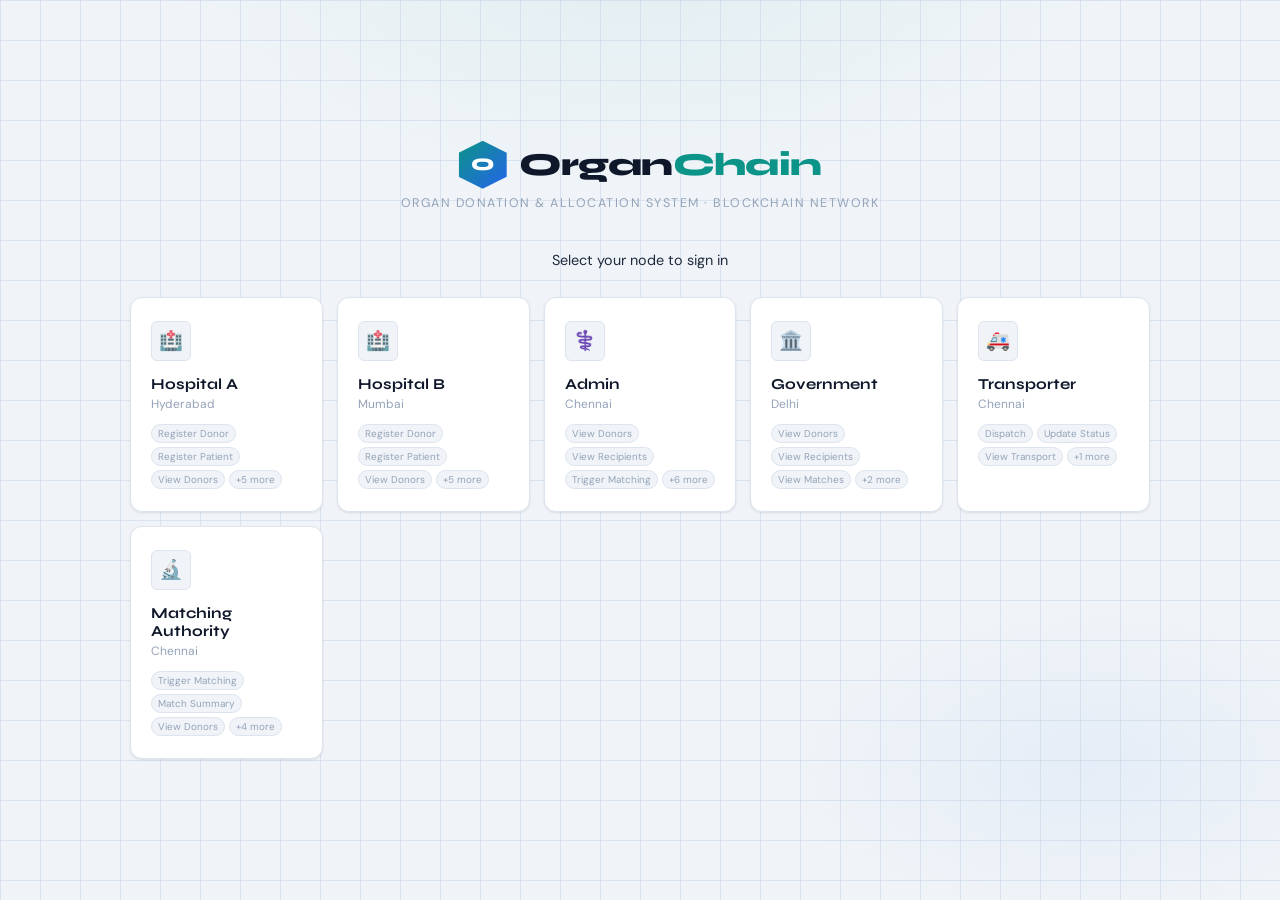
==== commit f2720e27: "Add MatchingAuthority node, fix ports/build files, and upgrade frontend Build files: - root build.gr" ====
--- a/clients/src/main/resources/static/index.html
+++ b/clients/src/main/resources/static/index.html
@@ -22,7 +22,7 @@
             <div class="logo-hex">O</div>
             <div class="logo-name">Organ<span>Chain</span></div>
         </div>
-        <p class="login-subtitle">Organ Donation &amp; Aloocation System · Blockchain Network</p>
+        <p class="login-subtitle">Organ Donation &amp; Allocation System · Blockchain Network</p>
     </div>
 
     <p class="login-instruction">Select your node to sign in</p>
@@ -110,6 +110,7 @@
                         <div id="notif-list"><div class="notif-empty">No notifications</div></div>
                     </div>
                 </div>
+                <button class="btn btn-sm btn-ghost" onclick="toggleDarkMode()" title="Toggle dark mode">🌙</button>
                 <button class="btn btn-sm btn-ghost" onclick="refreshCurrentPage()" title="Refresh">↻</button>
             </div>
         </div>
@@ -554,6 +555,31 @@
     </div>
 </div>
 
+<!-- Match Summary (MatchingAuthority only — shows decrypted PII) -->
+<div class="modal-overlay" id="match-summary-modal">
+    <div class="modal" style="max-width:520px">
+        <div class="modal-header">
+            <div class="modal-title">🔬 Match Summary</div>
+            <button class="modal-close" onclick="closeModal('match-summary-modal')">✕</button>
+        </div>
+        <div class="modal-body">
+            <div class="match-summary-banner">
+                <span style="font-size:1.4rem">🔐</span>
+                <div>
+                    <div style="font-weight:700;font-size:0.9rem;color:var(--purple-ma)">Decrypted by MatchingAuthority Node</div>
+                    <div class="text-sm">PII is decrypted via KeyVaultService. Never stored in plaintext on the ledger.</div>
+                </div>
+            </div>
+            <div id="match-summary-content">
+                <div class="loading-row"><span class="spinner"></span> Loading…</div>
+            </div>
+        </div>
+        <div class="modal-footer">
+            <button class="btn btn-ghost" onclick="closeModal('match-summary-modal')">Close</button>
+        </div>
+    </div>
+</div>
+
 <!-- Update Transport Status -->
 <div class="modal-overlay" id="transport-update-modal">
     <div class="modal" style="max-width:360px">
--- a/clients/src/main/resources/static/style.css
+++ b/clients/src/main/resources/static/style.css
@@ -22,6 +22,10 @@
   --green:     #16a34a;
   --purple:    #7c3aed;
 
+  --purple-ma:      #6d28d9;   /* MatchingAuthority brand colour */
+  --purple-ma-dim:  #5b21b6;
+  --purple-ma-glow: rgba(109,40,217,0.09);
+
   --text:      #0f172a;
   --text-2:    #1e293b;
   --text-3:    #94a3b8;
@@ -198,6 +202,8 @@
 .btn-danger:hover:not(:disabled) { background: var(--red-dim); box-shadow: 0 0 0 3px rgba(220,38,38,0.15); }
 .btn-amber { background: var(--amber); color: #fff; }
 .btn-amber:hover:not(:disabled) { background: var(--amber-dim); }
+.btn-purple { background: var(--purple-ma); color: #fff; border: 1px solid var(--purple-ma-dim); }
+.btn-purple:hover:not(:disabled) { background: var(--purple-ma-dim); box-shadow: 0 0 0 3px rgba(109,40,217,0.15); }
 .btn-ghost { background: transparent; border-color: var(--border); color: var(--text-2); }
 .btn-ghost:hover:not(:disabled) { background: var(--bg); color: var(--text); border-color: var(--border-2); }
 .btn-sm { padding: 0.3rem 0.625rem; font-size: 0.75rem; }
@@ -387,4 +393,68 @@
 @media (max-width: 900px) {
   .dashboard-two-col { grid-template-columns: 1fr; }
   .form-grid { grid-template-columns: 1fr; }
-}
+  .stat-grid { grid-template-columns: repeat(2, 1fr); }
+}
+@media (max-width: 540px) {
+  .stat-grid { grid-template-columns: 1fr; }
+}
+
+/* ════════════════ MATCH SUMMARY MODAL ════════════════ */
+.match-summary-banner {
+  display: flex; align-items: flex-start; gap: 0.875rem;
+  padding: 0.875rem 1rem;
+  background: var(--purple-ma-glow);
+  border: 1px solid rgba(109,40,217,0.2);
+  border-radius: var(--r);
+  margin-bottom: 1.25rem;
+}
+
+.match-summary-grid {
+  display: grid;
+  grid-template-columns: 1fr 1fr;
+  gap: 0.875rem 1.25rem;
+}
+
+.summary-section {
+  padding: 0.625rem 0;
+  border-bottom: 1px solid var(--border);
+}
+
+.summary-label {
+  font-size: 0.68rem;
+  text-transform: uppercase;
+  letter-spacing: 0.08em;
+  color: var(--text-3);
+  font-weight: 600;
+  margin-bottom: 0.3rem;
+}
+
+.summary-val {
+  font-size: 0.9rem;
+  font-weight: 600;
+  color: var(--text);
+}
+
+@media (max-width: 520px) {
+  .match-summary-grid { grid-template-columns: 1fr; }
+}
+
+/* ════════════════ DARK MODE (opt-in via body.dark) ════════════════ */
+body.dark {
+  --bg:      #0f172a;
+  --bg-2:    #1e293b;
+  --surface: #1e293b;
+  --card:    #1e293b;
+  --card-2:  #263347;
+  --border:  #334155;
+  --border-2:#475569;
+  --text:    #f1f5f9;
+  --text-2:  #cbd5e1;
+  --text-3:  #64748b;
+}
+body.dark .login-grid-bg {
+  background-image:
+    linear-gradient(rgba(51,65,85,0.5) 1px, transparent 1px),
+    linear-gradient(90deg, rgba(51,65,85,0.5) 1px, transparent 1px);
+}
+body.dark .logo-name { color: var(--text); }
